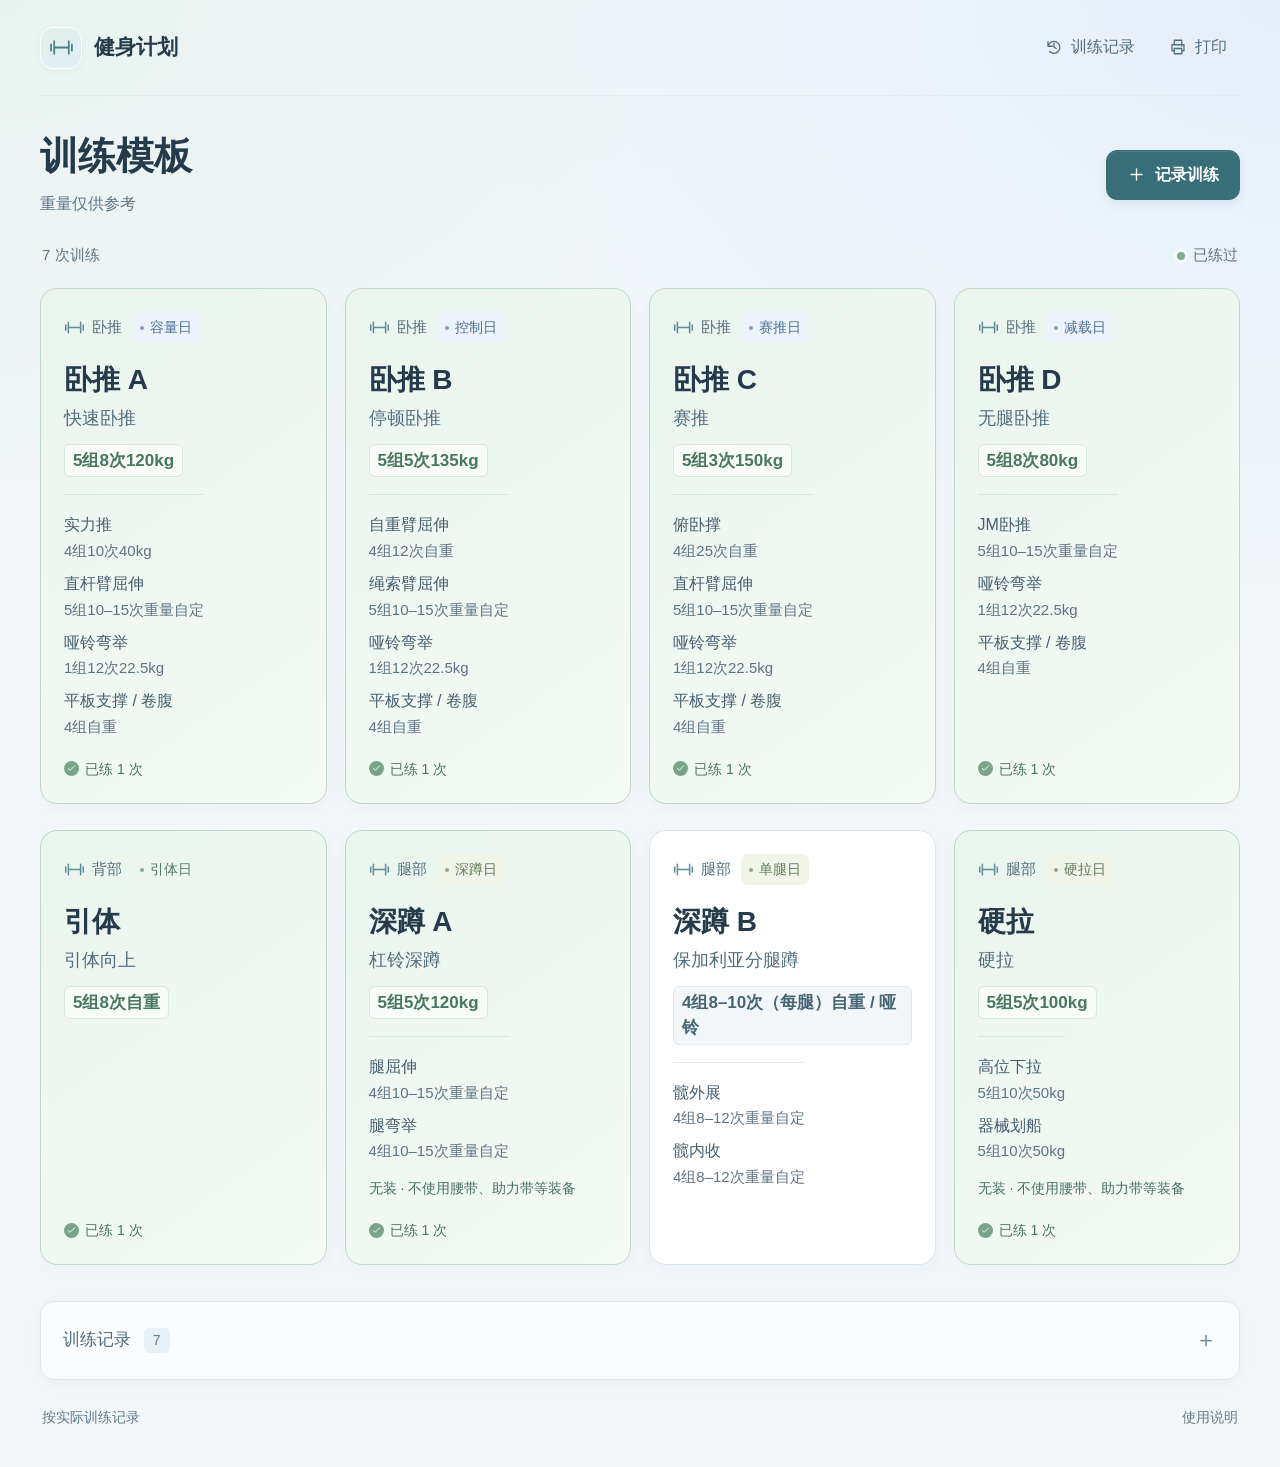
==== index.html @ 86400ef9 "调整卧推D参考重量并补记11月18日训练" ====
<!doctype html>
<html lang="zh-CN">
  <head>
  <!-- 单文件发布版；维护请阅读 项目资料/docs/维护说明.md，修改源文件后运行 项目资料/scripts/build.py。 -->
    <meta charset="utf-8" />
    <meta name="viewport" content="width=device-width, initial-scale=1, viewport-fit=cover" />
    <meta name="theme-color" content="#f3f7fa" />
    <meta name="apple-mobile-web-app-title" content="健身计划" />
    <meta name="application-name" content="健身计划" />
    <meta property="og:title" content="健身计划" />
    <meta name="description" content="可复用的训练模板，按实际日期记录每组重量。" />
    <title>健身计划</title>
    <style>
:root {
  color-scheme: light;
  --ink: #243b4b;
  --muted: #5e7585;
  --line: #dde7ee;
  --green: #437c70;
  --paper: #f3f7fa;
  --shadow: 0 4px 18px rgba(40,67,87,.035);
  --font-body: 17px;
  --font-small: 15px;
  --font-note: 14px;
  --font-title: 28px;
  --font-exercise: 18px;
  --font-dose: 17px;
  --font-aux: 16px;
}
* { box-sizing: border-box; }
html { scroll-behavior: smooth; scroll-padding-top: 24px; -webkit-text-size-adjust: 100%; }
body { margin: 0; min-height: 100vh; color: var(--ink); background: radial-gradient(ellipse 60% 500px at 0 0,#e8f3ef,transparent),radial-gradient(ellipse 65% 600px at 100% 0,#e5effa,transparent),var(--paper); font: 400 var(--font-body)/1.65 -apple-system,BlinkMacSystemFont,"PingFang SC","Hiragino Sans GB","Microsoft YaHei","Noto Sans CJK SC",sans-serif; -webkit-font-smoothing: antialiased; overflow-wrap: anywhere; }
h1,h2,h3,h4,p { margin: 0; }
button,input,select { font: inherit; }
button,a { -webkit-tap-highlight-color: transparent; touch-action: manipulation; }
button { cursor: pointer; }
button:disabled { cursor: not-allowed; opacity: .5; }
a { color: inherit; }
button:focus-visible,a:focus-visible,input:focus-visible,select:focus-visible,summary:focus-visible { outline: 3px solid #6d9fa9; outline-offset: 3px; }
[hidden] { display: none !important; }
::selection { background: #d6e8e6; }
.svg-library { position: absolute; width: 0; height: 0; overflow: hidden; }
.icon { width: 21px; height: 21px; fill: none; stroke: currentColor; stroke-width: 1.7; stroke-linecap: round; stroke-linejoin: round; flex: 0 0 auto; }
.shell { width: min(1200px,calc(100% - 64px)); margin-inline: auto; }
.site-header { display: flex; align-items: center; justify-content: space-between; gap: 16px; min-height: 96px; border-bottom: 1px solid #dbe6e780; }
.brand { display: inline-flex; align-items: center; gap: 12px; font-size: 21px; font-weight: 600; text-decoration: none; white-space: nowrap; }
.brand-mark { display: grid; place-items: center; width: 42px; height: 42px; border: 1px solid #fff; border-radius: 13px; background: linear-gradient(140deg,#e2f1e8,#e1edf8); color: #4d7e83; box-shadow: 0 2px 7px #3b65750a; }
.brand .icon { width: 25px; height: 25px; }
.site-header nav { display: flex; align-items: center; gap: 8px; color: #526f80; font-size: 16px; }
.site-header nav a,.site-header nav button { display: inline-flex; align-items: center; justify-content: center; gap: 8px; min-height: 44px; padding: 9px 12px; border: 1px solid transparent; border-radius: 10px; text-decoration: none; color: inherit; background: none; white-space: nowrap; }
.site-header nav .icon { width: 18px; height: 18px; }
.site-header nav a:hover,.site-header nav button:hover { border-color: #d9e5e9; background: #ffffff90; }
.calendar-heading { display: flex; justify-content: space-between; align-items: center; gap: 20px; padding-top: 36px; }
h1 { font-size: 38px; font-weight: 600; line-height: 1.3; }
.calendar-range { margin-top: 10px; color: var(--muted); font-size: 16px; }
.primary-button { display: inline-flex; align-items: center; justify-content: center; gap: 9px; min-height: 50px; padding: 11px 20px; border: 1px solid #386e77; border-radius: 11px; background: #386e77; color: #fff; font-size: 16px; font-weight: 600; white-space: nowrap; box-shadow: 0 4px 10px #386e7716,inset 0 1px 0 #ffffff18; transition: background .15s,box-shadow .15s; }
.primary-button:hover:not(:disabled) { background: #2c5d67; box-shadow: 0 5px 14px #386e7725; }
.primary-button .icon { width: 19px; height: 19px; }
.calendar-meta { display: flex; justify-content: space-between; align-items: center; gap: 16px; padding: 25px 2px 20px; color: var(--muted); font-size: 15px; }
.calendar-legend > span { display: inline-flex; align-items: center; gap: 8px; }
.legend-dot { width: 8px; height: 8px; border-radius: 50%; background: #82ad91; box-shadow: 0 0 0 3px #ffffff80; }
.calendar-board { min-width: 0; }
.calendar-grid { display: grid; grid-template-columns: minmax(0,1fr); gap: 18px; }
.bench-templates,.other-templates { display: grid; grid-template-columns: repeat(4,minmax(240px,1fr)); gap: 18px; min-width: 0; overflow-x: auto; padding-bottom: 8px; scroll-snap-type: x proximity; }
.calendar-cell { scroll-snap-align: start; }
.equipment-note { display: block; margin-top: 14px; color: #456f65; font-size: 14px; line-height: 1.6; }
.calendar-cell { display: flex; flex-direction: column; min-width: 0; padding: 23px; border: 1px solid #dce6ed; border-radius: 17px; background: #fff; color: var(--ink); text-align: left; box-shadow: var(--shadow); transition: border-color .18s,box-shadow .18s,transform .18s; }
.calendar-cell > * { flex-shrink: 0; }
.calendar-cell.completed { border-color: #bdd8c6; background: linear-gradient(145deg,#eaf5ee,#f4faf5); }
.cell-top { display: flex; justify-content: space-between; align-items: center; gap: 10px; margin-bottom: 18px; }
.cell-category { display: inline-flex; align-items: center; gap: 7px; color: #536f7d; font-size: 15px; font-weight: 500; }
.cell-category .icon { width: 21px; height: 21px; color: #5e8d98; }
.cell-kind { display: inline-flex; align-items: center; gap: 6px; padding: 4px 8px; border-radius: 7px; background: #edf3fb; color: #4b7198; font-size: 14px; font-weight: 500; white-space: nowrap; }
.cell-kind::before { content: ""; width: 4px; height: 4px; border-radius: 50%; background: currentColor; opacity: .65; }
.back .cell-kind { color: #527c6b; background: #ecf5ef; }
.legs .cell-kind { color: #637c56; background: #f0f4e9; }
.cell-main { display: block; font-size: var(--font-title); font-weight: 600; line-height: 1.35; }
.cell-primary { display: contents; }
.cell-exercise { margin-top: 5px; color: #506e7e; font-size: var(--font-exercise); line-height: 1.6; }
.cell-dose { display: flex; flex-wrap: wrap; align-items: center; gap: 8px 12px; margin-top: 11px; font-size: var(--font-dose); font-variant-numeric: tabular-nums; line-height: 1.5; }
.cell-dose > span { display: inline-block; max-width: 100%; padding: 3px 8px; border: 1px solid #e0e9ee; border-radius: 6px; background: #f4f7f9; color: #456575; font-weight: 600; }
.cell-dose em { font-style: normal; font-size: 16px; color: #4d707b; }
.completed .cell-dose > span { border-color: #d6e8dc; background: #ffffffa0; color: #48785d; }
.cell-aux { display: grid; gap: 8px; padding-top: 17px; margin-top: 17px; border-top: 1px solid #e2ebf0; }
.cell-aux-row { display: grid; grid-template-columns: minmax(0,1fr) auto; align-items: baseline; gap: 12px; color: #465f6f; font-size: var(--font-aux); line-height: 1.6; }
.cell-aux-row > span:last-child { color: #5e7483; white-space: normal; text-align: right; font-size: var(--font-small); font-variant-numeric: tabular-nums; }
.cell-aux-row small { display: block; margin-top: 3px; color: #607b88; font-size: var(--font-note); line-height: 1.5; }
.completed .cell-aux { border-color: #d5e7dc; }
.cell-foot { display: flex; align-items: center; margin-top: auto; padding-top: 19px; color: #49775b; font-size: var(--font-note); line-height: 1.6; }
.cell-status { display: inline-flex; align-items: center; gap: 6px; font-weight: 500; }
.cell-status .icon { width: 15px; height: 15px; padding: 2px; border-radius: 50%; color: #fff; background: #78a587; stroke-width: 2; }
.history-panel { margin-top: 28px; border: 1px solid #dce6ed; border-radius: 14px; background: #ffffffb0; box-shadow: var(--shadow); }
.history-panel > summary { display: flex; justify-content: space-between; align-items: center; gap: 14px; padding: 20px 22px; cursor: pointer; list-style: none; color: #4f6d7e; font-size: 17px; }
.history-panel > summary::-webkit-details-marker { display: none; }
.history-panel > summary > span:last-child { color: #6a8696; font-size: 22px; }
.history-panel[open] > summary > span:last-child { transform: rotate(45deg); }
#historyCount { display: inline-block; min-width: 26px; margin-left: 8px; padding: 1px 6px; border-radius: 5px; color: #5e7d8f; background: #eaf1f6; text-align: center; font-size: 14px; font-weight: 500; }
.history-content { padding: 0 22px 22px; }
.history-actions { display: flex; flex-wrap: wrap; gap: 10px; margin: 4px 0 20px; }
.outline-button,.edit-record { min-height: 44px; padding: 9px 13px; border: 1px solid #d6e2ea; border-radius: 9px; background: #fff; color: #4c6f82; font-size: 15px; }
.outline-button:hover,.edit-record:hover { background: #eef5fa; }
.history-calendar { padding: 18px; border: 1px solid var(--line); border-radius: 13px; background: #fff; }
.month-toolbar { display: flex; justify-content: space-between; align-items: center; gap: 14px; margin-bottom: 16px; }
.month-toolbar strong { font-size: 22px; font-weight: 600; }
.calendar-weight-unit { display: none; }
.next-month .icon { transform: rotate(180deg); }
.record-weekdays { display: grid; grid-template-columns: repeat(7,minmax(0,1fr)); gap: 6px; margin-bottom: 8px; color: #607b8d; text-align: center; font-size: 15px; }
.record-calendar-grid { display: grid; grid-template-columns: repeat(7,minmax(0,1fr)); gap: 6px; }
.record-day,.calendar-blank { min-width: 0; min-height: 94px; padding: 10px; border: 1px solid #e5edf2; border-radius: 9px; background: #fafcfd; }
.calendar-blank { border-color: transparent; background: transparent; }
.record-day { display: flex; flex-direction: column; align-items: flex-start; gap: 5px; color: #536d7d; text-align: left; }
.record-day-number { font-size: 18px; line-height: 1.35; font-variant-numeric: tabular-nums; }
.record-day.has-records { background: #eef7f1; border-color: #c7dece; color: #3f6c50; }
.record-day.selected { border-color: #477d89; box-shadow: inset 0 0 0 1px #477d89; background: #edf5fa; }
.month-scroll { overflow-x: auto; max-width: 100%; min-width: 0; overscroll-behavior-x: contain; scrollbar-width: thin; scrollbar-color: #aac3cf #f1f6f8; }
.month-content { min-width: 560px; }
.day-records { display: grid; gap: 9px; width: 100%; }
.day-record { display: grid; gap: 4px; color: #456b55; font-size: 14px; line-height: 1.5; }
.day-record-load { display: none; }
.day-record + .day-record { border-top: 1px solid #d3e3d9; padding-top: 8px; }
.day-record strong { font-size: 15px; font-weight: 600; }
.day-record-weights { color: #42685b; font-size: 14px; line-height: 1.6; font-variant-numeric: tabular-nums; }
.calendar-scroll-hint { display: none; margin-top: 10px; color: var(--muted); font-size: 14px; }
.history-main-lift { color: #496a7b; }
.history-day-heading { display: flex; justify-content: space-between; align-items: center; gap: 16px; margin-top: 24px; }
.history-day-heading h3 { font-size: 20px; font-weight: 500; font-variant-numeric: tabular-nums; }
.history-row { display: grid; grid-template-columns: minmax(0,1fr) auto; align-items: center; gap: 16px; padding: 18px 0; border-bottom: 1px solid var(--line); }
.history-row strong { font-size: 20px; font-weight: 600; }
.history-dose { display: inline-block; margin-left: 10px; font-size: 15px; color: #607d8e; font-weight: 400; }
.history-row p { color: #526e7d; font-size: 16px; line-height: 1.7; margin-top: 6px; }
.history-weights { font-variant-numeric: tabular-nums; }
.legacy-note,.data-note { color: var(--muted); margin-top: 18px; font-size: 14px; line-height: 1.65; }
.legacy-note:empty { display: none; }
.archive-item,.legacy-group,.legacy-record { margin-top: 14px; }
.archive-item summary,.legacy-note summary { cursor: pointer; }
.legacy-record { display: grid; gap: 5px; }
.site-footer { display: flex; align-items: center; justify-content: space-between; gap: 16px; padding: 26px 2px 38px; color: #5f7b8a; font-size: 14px; }
.site-footer a { text-decoration: none; }
.save-status { position: fixed; bottom: 24px; left: 50%; transform: translateX(-50%); z-index: 5; max-width: calc(100% - 32px); background: #386e77; color: #fff; padding: 12px 20px; border-radius: 10px; box-shadow: 0 5px 20px #283e4225; font-size: 16px; }
.save-status:empty { display: none; }
.workout-dialog { width: min(640px,calc(100% - 32px)); max-height: calc(100dvh - 40px); padding: 28px; border: 1px solid #dce7ef; border-radius: 20px; background: #fff; color: var(--ink); box-shadow: 0 24px 100px #213c3330; overscroll-behavior: contain; }
.workout-dialog::backdrop { background: #203b4c45; backdrop-filter: blur(6px); }
body:has(.workout-dialog[open]) { overflow: hidden; }
.dialog-heading { display: flex; justify-content: space-between; align-items: center; gap: 16px; padding-bottom: 24px; }
.dialog-heading h2 { font-size: 22px; font-weight: 600; }
.icon-button { display: grid; place-items: center; width: 44px; height: 44px; padding: 0; border: 1px solid #dce7ee; border-radius: 10px; color: #537587; background: #f5f9fc; }
.icon-button .icon { width: 21px; height: 21px; }
.record-fields { display: grid; grid-template-columns: repeat(2,minmax(0,1fr)); gap: 16px; }
label { display: block; min-width: 0; color: #4c6c7e; font-size: 16px; line-height: 1.6; }
input,select { display: block; width: 100%; min-width: 0; min-height: 52px; margin-top: 8px; padding: 10px 12px; border: 1px solid #d4e1eb; border-radius: 10px; color: var(--ink); background: #f7fafc; font-size: 18px; line-height: 1.5; }
input::placeholder { color: #718b9b; }
input:disabled,select:disabled { background: #eef4f8; color: #718b9b; }
.full-field { grid-column: 1/-1; }
.record-main { display: flex; flex-wrap: wrap; align-items: center; justify-content: space-between; gap: 10px 16px; padding: 16px; margin-top: 24px; border: 1px solid #dce7ef; border-radius: 11px; background: #f2f7fb; }
.record-main strong { font-size: 18px; font-weight: 600; }
.record-main > div > span { display: inline-block; margin-left: 10px; color: #55778b; font-size: 16px; }
.record-main > small { color: #527280; font-size: 16px; }
.set-log { position: relative; padding: 13px 0 0; margin: 26px 0 0; border: 0; min-width: 0; }
.set-log legend { color: #40667a; padding: 0; font-size: 16px; font-weight: 500; }
.set-log legend > span { color: #617f91; font-size: 14px; font-weight: 400; }
.copy-weight { position: absolute; right: 0; top: -23px; border: 0; padding: 0; color: #4e778e; background: none; font-size: 14px; }
.weight-grid { display: grid; grid-template-columns: repeat(var(--set-count,5),minmax(0,1fr)); gap: 10px; }
.weight-grid label { color: #5f7e90; text-align: center; font-size: 14px; }
.weight-grid input { padding: 9px 6px; text-align: center; font-size: 18px; font-variant-numeric: tabular-nums; appearance: textfield; -moz-appearance: textfield; }
.weight-grid input::-webkit-inner-spin-button,.weight-grid input::-webkit-outer-spin-button { appearance: none; margin: 0; }
.record-extra { margin-top: 24px; padding-top: 18px; border-top: 1px solid var(--line); }
.record-extra summary { cursor: pointer; color: #4f7387; font-size: 15px; }
.record-extra .record-fields { margin-top: 17px; }
.record-actions { margin-top: 24px; }
.record-actions .primary-button { width: 100%; }
.form-message { color: #487959; font-size: 15px; line-height: 1.65; }
.form-message:not(:empty) { margin-top: 14px; }
@media(hover:hover) { .calendar-cell:hover { border-color: #9cbcca; box-shadow: 0 9px 25px #2f536412; transform: translateY(-2px); } }
@media(max-width:960px) {
  .shell { width: calc(100% - 44px); }
  .calendar-grid { grid-template-columns: minmax(0,1fr); gap: 16px; }
  .bench-templates,.other-templates { grid-template-columns: repeat(2,minmax(0,1fr)); gap: 16px; overflow: visible; padding-bottom: 0; }
  .calendar-cell { padding: 20px; }
  .cell-aux-row { grid-template-columns: minmax(0,1fr); gap: 2px; }
  .cell-aux-row > span:last-child { text-align: left; }
}
@media screen and (max-width:600px) {
  :root { --font-body: 16px; --font-title: 24px; --font-exercise: 17px; --font-dose: 16px; --font-aux: 16px; --font-small: 15px; --font-note: 14px; }
  html { scroll-padding-top: 84px; }
  .shell { width: calc(100% - 28px); }
  .site-header { position: sticky; top: 0; z-index: 4; width: 100%; min-height: 70px; padding: max(12px,env(safe-area-inset-top)) 14px 12px; background: #f3f8f9ed; backdrop-filter: blur(16px); border-bottom-color: #dce8e8; }
  .brand { gap: 8px; font-size: 19px; }
  .brand-mark { width: 34px; height: 34px; border-radius: 11px; }
  .brand .icon { width: 21px; height: 21px; }
  .site-header nav { font-size: 15px; }
  .site-header nav a { min-height: 44px; padding: 8px 10px; background: #fff9; border-color: #dce7ea; }
  #printButton { display: none; }
  .calendar-heading { padding-top: 25px; gap: 12px; }
  h1 { font-size: 30px; }
  .calendar-range { font-size: 14px; margin-top: 5px; }
  #openWorkout { min-height: 46px; padding: 10px 13px; font-size: 15px; gap: 5px; }
  #openWorkout .icon { width: 17px; height: 17px; }
  .calendar-meta { padding: 19px 2px 14px; font-size: 14px; }
  .calendar-grid { gap: 12px; }
  .bench-templates,.other-templates { grid-template-columns: minmax(0,1fr); gap: 12px; }
  .calendar-cell { display: grid; grid-template-columns: minmax(0,1fr) auto; align-content: start; gap: 12px; padding: 18px; border-radius: 17px; }
  .cell-main { grid-column: 1; grid-row: 1; align-self: center; font-size: 24px; }
  .cell-top { grid-column: 2; grid-row: 1; margin: 0; }
  .cell-category { display: none; }
  .cell-kind { font-size: 14px; padding: 4px 8px; }
  .cell-primary { grid-column: 1/-1; display: flex; flex-wrap: wrap; align-items: center; justify-content: space-between; gap: 7px 10px; }
  .cell-exercise { margin: 0; }
  .cell-dose { margin: 0; line-height: 1.5; }
  .cell-dose > span { padding: 3px 7px; }
  .cell-aux,.equal-exercises { grid-column: 1/-1; margin: 0; padding-top: 12px; gap: 8px; }
  .cell-aux-row { grid-template-columns: minmax(0,1fr) auto; align-items: start; gap: 10px; }
  .cell-aux-row > span:last-child { max-width: 185px; text-align: right; }
  .equipment-note { grid-column: 1/-1; margin: 0; font-size: 14px; }
  .cell-foot { grid-column: 1/-1; padding: 0; margin: 0; font-size: 14px; }
  .history-panel { margin-top: 20px; border-radius: 17px; }
  .history-panel > summary { padding: 16px 14px; font-size: 17px; }
  .history-content { padding: 0 12px 16px; }
  .history-actions { gap: 8px; margin: 0 0 14px; }
  .history-actions .outline-button { flex: 1; }
  .history-calendar { padding: 10px 7px; border-radius: 12px; }
  .month-toolbar { margin-bottom: 15px; gap: 8px; }
  .month-toolbar strong { font-size: 20px; text-align: center; }
  .calendar-weight-unit { display: block; margin-top: 3px; color: var(--muted); font-size: 14px; font-weight: 400; }
  .month-content { min-width: 0; }
  .month-scroll { overflow: visible; }
  .record-weekdays { gap: 3px; font-size: 14px; }
  .record-calendar-grid { gap: 3px; }
  .record-day,.calendar-blank { min-height: 86px; padding: 7px 2px; border-radius: 7px; }
  .record-day { align-items: center; gap: 5px; text-align: center; }
  .record-day-number { font-size: 16px; }
  .day-records { gap: 5px; }
  .day-record { gap: 3px; line-height: 1.35; }
  .day-record strong { font-size: 14px; font-weight: 500; letter-spacing: -.3px; }
  .day-record-weights { display: none; }
  .day-record-load { display: block; color: #42685b; font-size: 14px; line-height: 1.3; font-variant-numeric: tabular-nums; }
  .calendar-scroll-hint { display: block; margin-top: 10px; font-size: 14px; text-align: center; }
  .history-day-heading { margin-top: 20px; gap: 10px; }
  .history-day-heading h3 { font-size: 19px; }
  .history-day-heading .outline-button { font-size: 14px; padding-inline: 10px; }
  .history-row { gap: 10px; padding-block: 15px; align-items: start; }
  .history-row strong { font-size: 20px; }
  .history-dose { margin: 4px 0 0; display: block; font-size: 15px; }
  .history-row p { font-size: 16px; }
  .site-footer { font-size: 14px; padding-bottom: max(24px,env(safe-area-inset-bottom)); }
  .save-status { bottom: max(20px,env(safe-area-inset-bottom)); font-size: 15px; }
  .workout-dialog { position: fixed; inset: auto 0 0; width: 100%; max-width: 100%; max-height: calc(100dvh - 12px); margin: 0; padding: 0 18px max(6px,env(safe-area-inset-bottom)); border: 0; border-radius: 23px 23px 0 0; scroll-padding-block: 80px; }
  .dialog-heading { position: sticky; top: 0; z-index: 2; margin-inline: -18px; padding: 16px 18px; background: #fffffff5; border-bottom: 1px solid #e5edf1; backdrop-filter: blur(12px); }
  .dialog-heading h2 { font-size: 21px; }
  #sessionCard { padding-top: 18px; }
  .record-fields { gap: 12px; }
  input,select { font-size: 17px; padding-inline: 10px; }
  .record-main { padding: 12px; margin-top: 20px; }
  .record-main strong { font-size: 17px; }
  .record-main > small { font-size: 15px; }
  .set-log { margin-top: 25px; padding-top: 12px; }
  .set-log legend { font-size: 16px; }
  .copy-weight { min-height: 40px; top: -33px; padding: 7px 0 7px 8px; }
  .weight-grid { gap: 7px; }
  .weight-grid input { min-height: 54px; font-size: 17px; padding-inline: 2px; }
  .record-actions { position: sticky; bottom: 0; z-index: 1; margin-top: 16px; padding: 12px 0; background: #fff; }
  .record-actions .primary-button { min-height: 50px; }
}
@media screen and (max-width:360px) {
  .brand { font-size: 18px; }
  .site-header nav a { padding-inline: 8px; }
  .site-header nav .icon { display: none; }
  h1 { font-size: 27px; }
  #openWorkout { padding-inline: 10px; }
  #openWorkout .icon { display: none; }
  .calendar-cell { padding: 15px; }
  .cell-aux-row { gap: 7px; font-size: 15px; }
  .cell-aux-row > span:last-child { max-width: 170px; }
  .record-fields { grid-template-columns: minmax(0,1fr); }
  .history-content { padding-inline: 9px; }
  .history-calendar { padding-inline: 5px; }
  .record-weekdays,.record-calendar-grid { gap: 2px; }
  .workout-dialog { padding-inline: 14px; }
  .dialog-heading { margin-inline: -14px; padding-inline: 14px; }
  .weight-grid { gap: 5px; }
}
@media(prefers-reduced-motion:reduce) { html { scroll-behavior: auto; } .calendar-cell,.primary-button { transition: none; } .calendar-cell:hover { transform: none; } }
@media print {
  @page { size: A4 landscape; margin: 8mm; }
  body { background: #fff; print-color-adjust: exact; -webkit-print-color-adjust: exact; font-size: 12px; }
  .shell { width: 100%; }
  .site-header,.history-panel,.site-footer,.workout-dialog,.save-status,#openWorkout { display: none !important; }
  .calendar-heading { padding-top: 0; }
  h1 { font-size: 25px; }
  .calendar-range { font-size: 12px; margin-top: 4px; }
  .calendar-meta { padding: 8px 0 10px; font-size: 12px; }
  .calendar-grid { grid-template-columns: repeat(2,minmax(0,1fr)); gap: 8px; }
  .bench-templates { grid-template-columns: repeat(2,minmax(0,1fr)); gap: 8px; }
  .other-templates { grid-template-columns: repeat(2,minmax(0,1fr)); gap: 8px; }
  .calendar-cell { padding: 10px; border-radius: 9px; box-shadow: none; break-inside: avoid; }
  .cell-top { margin-bottom: 6px; }
  .cell-category,.cell-kind { font-size: 11px; line-height: 1.3; }
  .cell-category .icon { width: 14px; height: 14px; }
  .cell-kind { padding: 2px 5px; }
  .cell-main { font-size: 18px; line-height: 1.2; }
  .cell-exercise { margin-top: 2px; font-size: 12px; line-height: 1.25; }
  .cell-dose { margin-top: 4px; font-size: 12px; line-height: 1.25; gap: 7px; }
  .cell-dose > span { padding: 1px 4px; }
  .cell-dose em { font-size: 12px; }
  .cell-aux { margin-top: 8px; padding-top: 8px; gap: 2px; }
  .cell-aux-row { grid-template-columns: minmax(0,1fr) auto; gap: 8px; }
  .cell-aux-row,.cell-aux-row > span:last-child { font-size: 12px; line-height: 1.25; }
  .cell-aux-row > span:last-child { text-align: right; }
  .cell-aux-row small { margin-top: 1px; font-size: 11px; line-height: 1.3; }
  .cell-foot { font-size: 10px; padding-top: 6px; line-height: 1.25; }
  .cell-status .icon { width: 11px; height: 11px; }
}

.equal-exercises { display: grid; gap: 12px; margin-top: 12px; font-size: var(--font-body, 17px); }

@media screen and (min-width:961px) {
  .cell-aux-row { grid-template-columns: minmax(0,1fr); gap: 1px; }
  .cell-aux-row > span:last-child { text-align: left; }
}

</style>
  </head>
  <body>
    <svg class="svg-library" xmlns="http://www.w3.org/2000/svg" aria-hidden="true">
      <symbol id="i-barbell" viewBox="0 0 24 24"><path d="M2 9v6M5 6v12M19 6v12M22 9v6M5 12h14" /></symbol>
      <symbol id="i-check" viewBox="0 0 24 24"><path d="m5 12 4 4L19 6" /></symbol>
      <symbol id="i-close" viewBox="0 0 24 24"><path d="m6 6 12 12M6 18 18 6" /></symbol>
      <symbol id="i-plus" viewBox="0 0 24 24"><path d="M12 5v14M5 12h14" /></symbol>
      <symbol id="i-calendar" viewBox="0 0 24 24"><rect x="4" y="5" width="16" height="16" rx="3" /><path d="M8 3v4m8-4v4M4 11h16m-11 4h2m4 0h2m-8 3h2" /></symbol>
      <symbol id="i-history" viewBox="0 0 24 24"><path d="M4 11a8 8 0 1 1 2 7M4 5v6h6m2-4v5l3 2" /></symbol>
      <symbol id="i-chevron" viewBox="0 0 24 24"><path d="m14 6-6 6 6 6" /></symbol>
      <symbol id="i-print" viewBox="0 0 24 24"><path d="M7 8V3h10v5M7 17H4V9h16v8h-3M7 14h10v7H7zm10-3h.01" /></symbol>
    </svg>
    <header class="site-header shell">
      <a class="brand" href="#top"><span class="brand-mark"><svg class="icon"><use href="#i-barbell" /></svg></span><span>健身计划</span></a>
      <nav aria-label="工具"><a href="#history" id="historyLink"><svg class="icon"><use href="#i-history" /></svg>训练记录</a><button type="button" id="printButton"><svg class="icon"><use href="#i-print" /></svg>打印</button></nav>
    </header>
    <main class="shell" id="top">
      <section id="schedule" aria-labelledby="schedule-title">
        <div class="calendar-heading">
          <div><h1 id="schedule-title">训练模板</h1><p class="calendar-range">重量仅供参考</p></div>
          <button type="button" class="primary-button" id="openWorkout"><svg class="icon"><use href="#i-plus" /></svg>记录训练</button>
        </div>
        <div class="calendar-meta"><span id="progressText"></span><div class="calendar-legend"><span><i class="legend-dot completed"></i>已练过</span></div></div>
        <div class="calendar-board">
          <div class="calendar-grid" id="planCalendar" aria-label="训练模板"></div>
        </div>
      </section>
      <details class="history-panel" id="history">
        <summary><span>训练记录 <b id="historyCount"></b></span><span aria-hidden="true">＋</span></summary>
        <div class="history-content">
          <div class="history-actions"><button type="button" class="outline-button" id="exportCsv">导出 CSV</button><button type="button" class="outline-button" id="exportJson">备份记录</button></div>
          <div id="historyCalendar" class="history-calendar"></div><div class="history-day-heading"><h3 id="historyDate"></h3><button type="button" class="outline-button" id="recordSelectedDay">记录训练</button></div><div id="historyList"></div><div class="legacy-note" id="legacyNote"></div>
          <p class="data-note">记录保存在当前浏览器，换设备前请备份。</p>
        </div>
      </details>
      <p class="save-status" id="saveStatus" role="status"></p>
    </main>
    <dialog class="workout-dialog" id="workout" aria-labelledby="workout-title">
      <div class="dialog-heading"><h2 id="workout-title">训练记录</h2><button type="button" class="icon-button" id="closeWorkout" aria-label="关闭"><svg class="icon"><use href="#i-close" /></svg></button></div>
      <article id="sessionCard"></article>
    </dialog>
    <footer class="site-footer shell"><span>按实际训练记录</span><a href="[data-uri]" download="使用说明.md">使用说明</a></footer>
    <script>
/* 固定训练模板。参考重量不参与实际训练记录的计算。 */
(function (root) {
  "use strict";
  const clone = value => JSON.parse(JSON.stringify(value));
  function freeze(value) { Object.values(value).forEach(x => { if (x && typeof x === "object") freeze(x); }); return Object.freeze(value); }
  const arms = name => [
    { id: "triceps", name, sets: 5, reps: "10–15" },
    { id: "curl", name: "哑铃弯举", sets: 1, reps: "12", referenceWeight: 22.5 },
    { id: "core", name: "平板支撑 / 卷腹", sets: 4, reps: "", note: "自重" },
  ];
  const backExercises = () => [{ id: "pulldown", name: "高位下拉", sets: 5, reps: "10", referenceWeight: 50 }, { id: "row", name: "器械划船", sets: 5, reps: "10", referenceWeight: 50 }];
  const oldBack = { id: "back", title: "背部", kind: "背部日", type: "back", equalExercises: true, main: backExercises()[0], accessories: backExercises().slice(1) };
  const TEMPLATES = freeze([
    { id: "bench-a", title: "卧推 A", kind: "容量日", type: "chest", main: { name: "快速卧推", sets: 5, reps: "8", referenceWeight: 120 }, accessories: [{ id: "press", name: "实力推", sets: 4, reps: "10", referenceWeight: 40 }, ...arms("直杆臂屈伸")] },
    { id: "bench-b", title: "卧推 B", kind: "控制日", type: "chest", main: { name: "停顿卧推", sets: 5, reps: "5", referenceWeight: 135 }, accessories: [{ id: "dips", name: "自重臂屈伸", sets: 4, reps: "12", note: "自重" }, ...arms("绳索臂屈伸")] },
    { id: "bench-c", title: "卧推 C", kind: "赛推日", type: "chest", main: { name: "赛推", sets: 5, reps: "3", referenceWeight: 150 }, accessories: [{ id: "pushups", name: "俯卧撑", sets: 4, reps: "25", note: "自重" }, ...arms("直杆臂屈伸")] },
    { id: "bench-d", title: "卧推 D", kind: "减载日", type: "chest", main: { name: "无腿卧推", sets: 5, reps: "8", referenceWeight: 80 }, accessories: arms("JM卧推") },
    { id: "back", title: "引体", kind: "引体日", type: "back", main: { name: "引体向上", sets: 5, reps: "8", note: "自重" }, accessories: [] },
    { id: "squat-a", title: "深蹲 A", kind: "深蹲日", type: "legs", equipmentNote: "无装 · 不使用腰带、助力带等装备", main: { name: "杠铃深蹲", sets: 5, reps: "5", referenceWeight: 120 }, accessories: [{ id: "extension", name: "腿屈伸", sets: 4, reps: "10–15" }, { id: "leg-curl", name: "腿弯举", sets: 4, reps: "10–15" }] },
    { id: "squat-b", title: "深蹲 B", kind: "单腿日", type: "legs", main: { name: "保加利亚分腿蹲", sets: 4, reps: "8–10", perLeg: true, note: "自重 / 哑铃" }, accessories: [{ id: "hip-abduction", name: "髋外展", sets: 4, reps: "8–12" }, { id: "hip-adduction", name: "髋内收", sets: 4, reps: "8–12" }] },
    { id: "deadlift", title: "硬拉", kind: "硬拉日", type: "legs", equipmentNote: "无装 · 不使用腰带、助力带等装备", main: { name: "硬拉", sets: 5, reps: "5", referenceWeight: 100 }, accessories: backExercises() },
  ]);
  function templates() { return [...TEMPLATES]; }
  function template(id) { return TEMPLATES.find(x => x.id === id) || null; }
  function today() { const d = new Date(); return `${d.getFullYear()}-${String(d.getMonth() + 1).padStart(2, "0")}-${String(d.getDate()).padStart(2, "0")}`; }
  function validDate(value) {
    if (!/^\d{4}-\d{2}-\d{2}$/.test(value || "")) return false;
    const d = new Date(`${value}T12:00:00`);
    return !Number.isNaN(d.getTime()) && `${d.getFullYear()}-${String(d.getMonth() + 1).padStart(2, "0")}-${String(d.getDate()).padStart(2, "0")}` === value;
  }
  function dose(exercise) {
    if (!exercise?.sets) return "";
    const reps = String(exercise.reps || "").replace(/\s*\/\s*腿/g, "");
    return `${exercise.sets}组${reps ? `${reps}次` : ""}${exercise.perLeg || /\/\s*腿/.test(exercise.reps || "") ? "（每腿）" : ""}`;
  }
  function prescription(exercise) {
    if (exercise?.showWeight === false) return dose(exercise);
    return `${dose(exercise)}${Number.isFinite(exercise?.referenceWeight) ? `${exercise.referenceWeight}kg` : exercise?.note || "重量自定"}`;
  }
  function recordedExercises(t) { return t ? [t.main, ...(t.equalExercises ? t.accessories : [])] : []; }
  function actualWeightSummary(record) {
    if (record.snapshot?.equalExercises) return recordedExercises(record.snapshot).map((exercise, i) => `${exercise.name} ${actualWeightSummary({ setWeights: i ? record.additionalWeights?.[exercise.id] : record.setWeights, snapshot: { main: exercise } })}`).join("；");
    const weights = record.setWeights || [], main = record.snapshot?.main || template(record.templateId)?.main;
    if (weights.some(x => Number.isFinite(x))) {
      const complete = weights.every(x => Number.isFinite(x));
      const load = complete && new Set(weights).size === 1 ? weights[0] : weights.map(x => Number.isFinite(x) ? x : "—").join(" / ");
      return `${dose({ ...main, sets: weights.length })}${load}kg`;
    }
    return Number.isFinite(record.legacyWeight) ? `${record.legacyWeight}kg` : "重量未填";
  }
  function seedRecords() {
    return [["2026-11-09", "bench-a", [120, 120, 120, 120, 120]], ["2026-11-11", "squat-a", [120, 120, 120, 120, 120]], ["2026-11-12", "bench-b", [120, 125, 125, 130, 130]], ["2026-11-13", "back", [50, 50, 50, 50, 50]]].map(([date, templateId, weights]) => ({
      id: `confirmed-${date}-${templateId}`, date, templateId, result: "done", setWeights: weights || Array(template(templateId).main?.sets || 0).fill(null), notes: "", triceps: "", ...(templateId === "back" ? { additionalWeights: { row: [50, 50, 50, 50, 50] } } : {}), snapshot: clone(templateId === "back" ? oldBack : template(templateId)),
    }));
  }
  function recentRecords() {
    return [["2026-11-15", "bench-c", Array(5).fill(150)], ["2026-11-16", "deadlift", Array(5).fill(100)]].map(([date, templateId, setWeights]) => ({
      id: `confirmed-${date}-${templateId}`, date, templateId, result: "done", setWeights, notes: "", triceps: "", snapshot: clone(template(templateId)),
    }));
  }
  function validateRecord(record, latestDate = today()) {
    const current = template(record?.templateId), t = record?.snapshot || current;
    if (!current) return "请选择训练模板。";
    if (!validDate(record.date) || record.date > latestDate) return "请选择今天或之前的有效日期。";
    if (!Array.isArray(record.setWeights) || record.setWeights.length !== (t.main?.sets || 0)) return "请检查各组重量。";
    if (record.setWeights.some(x => x !== null && (typeof x !== "number" || !Number.isFinite(x) || x < 0 || x > 500))) return "每组重量需在0–500 kg之间。";
    for (const exercise of t.equalExercises ? t.accessories : []) {
      const weights = record.additionalWeights?.[exercise.id];
      if (!Array.isArray(weights) || weights.length !== exercise.sets || weights.some(x => x !== null && (typeof x !== "number" || !Number.isFinite(x) || x < 0 || x > 500))) return "请检查各动作的逐组重量。";
    }
    if (!["done", "incomplete", "paused"].includes(record.result)) return "请选择完成情况。";
    return "";
  }
  function upsertRecord(records, record) {
    const existing = records.find(x => x.id === record.id) || records.find(x => x.date === record.date && x.templateId === record.templateId);
    const id = existing?.id || record.id;
    return [...records.filter(x => x.id !== id && !(x.date === record.date && x.templateId === record.templateId)), { ...clone(record), id }];
  }
  function fromLegacy(record) {
    const p = record?.plan;
    if (!validDate(record?.date) || !p?.type) return null;
    const templateId = p.type === "chest" ? ["bench-a", "bench-b", "bench-c", "bench-d"][Number(p.micro) - 1] : p.type === "back" ? "back" : p.type === "legs" ? p.legVariant === "B" ? "squat-b" : "squat-a" : "rest";
    const t = template(templateId); if (!t) return null;
    const snapshot = clone(t);
    if (templateId === "back") { delete snapshot.equalExercises; snapshot.main = { name: "引体向上", sets: 4, reps: "8–12" }; snapshot.accessories = []; }
    if (snapshot.main && Number.isInteger(p.sets) && p.sets > 0) snapshot.main.sets = p.sets;
    if (snapshot.main && p.reps) snapshot.main.reps = String(p.reps);
    if (snapshot.main && p.style) snapshot.main.name = p.style;
    return { id: `legacy-v15-${record.date}-${record.day}`, date: record.date, templateId, result: ["done", "incomplete", "paused"].includes(record.result) ? record.result : "done", setWeights: Array(snapshot.main?.sets || 0).fill(null), legacyWeight: Number.isFinite(record.actualWeight) ? record.actualWeight : null, notes: [record.actual, record.notes].filter(Boolean).join(" · "), triceps: record.triceps || "", snapshot };
  }
  function initialRecords(previous) {
    if (previous?.version === 16 && Array.isArray(previous.records)) return clone(previous.records).filter(r => template(r.templateId) && validDate(r.date)).map(r => r.date === "2026-11-11" && r.templateId === "squat-a" ? { ...r, setWeights: [120, 120, 120, 120, 120] } : r);
    const rows = previous?.version === 15 ? [...Object.values(previous.records || {}), ...(previous.attempts || [])].map(fromLegacy).filter(Boolean).filter(x => x.date < "2026-11-09" || x.date > "2026-11-12") : [];
    return [...rows, ...seedRecords()];
  }
  function monthSlots(month) {
    if (!/^\d{4}-\d{2}$/.test(month) || !validDate(`${month}-01`)) return [];
    const first = new Date(`${month}-01T12:00:00`), offset = (first.getDay() + 6) % 7;
    const end = new Date(first); end.setMonth(end.getMonth() + 1, 0);
    const length = Math.ceil((offset + end.getDate()) / 7) * 7;
    return Array.from({ length }, (_, i) => { const day = i - offset + 1; return day > 0 && day <= end.getDate() ? `${month}-${String(day).padStart(2, "0")}` : null; });
  }
  function shiftMonth(month, delta) {
    const d = new Date(`${month}-01T12:00:00`); d.setMonth(d.getMonth() + delta);
    return `${d.getFullYear()}-${String(d.getMonth() + 1).padStart(2, "0")}`;
  }
  const api = { templates, template, dose, prescription, recordedExercises, actualWeightSummary, today, validDate, seedRecords, recentRecords, validateRecord, upsertRecord, initialRecords, monthSlots, shiftMonth };
  if (typeof module !== "undefined" && module.exports) module.exports = api;
  root.TrainingPlan = api;
})(typeof window !== "undefined" ? window : globalThis);

</script><script>
/* 固定模板 + 按实际日期保存的训练日志。 */
"use strict";
(() => {
  const P = window.TrainingPlan, KEY = "fitness-templates-v17";
  const OLD_KEYS = ["fitness-templates-v16", "fitness-cycle-v15", "fitness-cycle-v14", "fitness-cycle-v13", "fitness-cycle-v12", "fitness-cycle-v11", "fitness-cycle-v10", "fitness-cycle-v9", "bench-rotation-v8", "bench-smolov-v7", "bench-personal-v6", "bench-fenjue-v5", "bench-rebuild-v4", "bench-fen-jue-v3"];
  const $ = selector => document.querySelector(selector);
  const esc = value => String(value ?? "").replace(/[&<>"']/g, x => ({ "&": "&amp;", "<": "&lt;", ">": "&gt;", '"': "&quot;", "'": "&#39;" })[x]);
  const clone = value => JSON.parse(JSON.stringify(value));
  function read(key) { try { const raw = localStorage.getItem(key); return raw === null ? null : JSON.parse(raw); } catch { return null; } }
  const previous = read("fitness-templates-v16") || read("fitness-cycle-v15"), saved = read(KEY);
  let state = saved?.version === 17 && Array.isArray(saved.records) ? saved : { version: 17, records: P.initialRecords(previous), draft: previous?.version === 16 && P.template(previous.draft?.templateId) ? clone(previous.draft) : null };
  function persist() { try { localStorage.setItem(KEY, JSON.stringify(state)); return true; } catch { return false; } }
  if (!state.backRecordNov13) {
    if (!state.records.some(r => r.date === "2026-11-13" && r.templateId === "back")) state.records.push(P.seedRecords().find(r => r.templateId === "back"));
    state.backRecordNov13 = true; persist();
  }
  if (!state.confirmedRecordsNov17) {
    for (const record of P.recentRecords()) {
      if (!state.records.some(r => r.date === record.date && r.templateId === record.templateId)) state.records.push(record);
    }
    state.confirmedRecordsNov17 = true; persist();
  }
  if (!state.benchCNov15WeightConfirmed) {
    state.records = state.records.map(record => record.date === "2026-11-15" && record.templateId === "bench-c" ? { ...record, setWeights: Array(5).fill(150) } : record);
    if (state.draft?.date === "2026-11-15" && state.draft.templateId === "bench-c") state.draft.setWeights = Array(5).fill(150);
    state.benchCNov15WeightConfirmed = true; persist();
  }
  if (!state.confirmedBenchDNov18) {
    const date = "2026-11-18", templateId = "bench-d";
    const existing = state.records.find(record => record.date === date && record.templateId === templateId);
    const record = {
      id: "confirmed-2026-11-18-bench-d", notes: "", triceps: "", ...existing,
      date, templateId, result: "done", setWeights: [80, 80, 80, 80, 80], snapshot: clone(P.template(templateId)),
    };
    state.records = P.upsertRecord(state.records, record);
    if (state.draft?.date === date && state.draft.templateId === templateId) {
      state.draft = { ...state.draft, result: record.result, setWeights: [...record.setWeights], snapshot: clone(record.snapshot) };
    }
    state.confirmedBenchDNov18 = true;
    persist();
  }
  if (state !== saved) persist();
  let draft = null, noticeTimer;
  let selectedDate = state.records.map(r => r.date).sort().at(-1) || P.today(), displayedMonth = selectedDate.slice(0, 7);
  const weightText = record => record.setWeights?.some(x => x !== null) ? `${record.setWeights.map(x => x === null ? "—" : x).join(" / ")} kg` : Number.isFinite(record.legacyWeight) ? `旧记录 ${record.legacyWeight} kg` : "";
  const dateText = date => P.validDate(date) ? date.replaceAll("-", ".") : "日期未记";
  function compactWeightText(record) {
    const weights = [record.setWeights || [], ...Object.values(record.additionalWeights || {})].flat().filter(Number.isFinite);
    if (!weights.length) return Number.isFinite(record.legacyWeight) ? String(record.legacyWeight) : "未填";
    const low = Math.min(...weights), high = Math.max(...weights);
    return String(low === high ? low : `${low}–${high}`);
  }
  function announce(message) { clearTimeout(noticeTimer); $("#saveStatus").textContent = message; noticeTimer = setTimeout(() => { $("#saveStatus").textContent = ""; }, 3500); }
  function renderCard(t) {
    const count = state.records.filter(r => r.templateId === t.id && r.result === "done").length;
    const category = t.type === "chest" ? "卧推" : t.type === "back" ? "背部" : "腿部";
    return `<button type="button" class="calendar-cell ${t.type} ${count ? "completed" : ""}" data-template="${t.id}" aria-haspopup="dialog" aria-label="记录${esc(t.title)}，${esc(t.kind)}">
      <span class="cell-top"><span class="cell-category"><svg class="icon"><use href="#i-barbell" /></svg>${category}</span><span class="cell-kind">${t.kind}</span></span>
      <strong class="cell-main">${t.title}</strong>${t.equalExercises ? `<span class="equal-exercises">${P.recordedExercises(t).map(a => `<span class="cell-aux-row"><span>${a.name}</span><span>${P.prescription(a)}</span></span>`).join("")}</span>` : `<span class="cell-primary"><span class="cell-exercise">${t.main.name}</span>
      <span class="cell-dose"><span>${P.prescription(t.main)}</span></span></span>
      ${t.accessories.length ? `<span class="cell-aux">${t.accessories.map(a => `<span class="cell-aux-row"><span>${a.name}</span><span>${P.prescription(a)}</span></span>`).join("")}</span>` : ""}` }
      ${t.equipmentNote ? `<span class="equipment-note">${esc(t.equipmentNote)}</span>` : ""}
      ${count ? `<span class="cell-foot"><span class="cell-status"><svg class="icon"><use href="#i-check" /></svg>已练 ${count} 次</span></span>` : ""}
    </button>`;
  }
  function renderBoard() {
    const all = P.templates();
    $("#planCalendar").innerHTML = `<div class="bench-templates">${all.filter(t => t.type === "chest").map(renderCard).join("")}</div><div class="other-templates">${all.filter(t => t.type !== "chest").map(renderCard).join("")}</div>`;
    $("#progressText").textContent = `${state.records.length} 次训练`;
    $("#historyCount").textContent = state.records.length;
  }
  function historyRow(record) {
    const t = record.snapshot || P.template(record.templateId), weight = weightText(record);
    if (t?.equalExercises) return `<div class="history-row"><div><strong>${esc(t.title)}</strong>${P.recordedExercises(t).map((a, i) => `<p class="history-main-lift">${esc(a.name)}</p><p class="history-weights">${esc(P.actualWeightSummary({ snapshot: { main: a }, setWeights: i ? record.additionalWeights?.[a.id] : record.setWeights }))}</p>`).join("")}${record.notes ? `<p>${esc(record.notes)}</p>` : ""}</div><button type="button" class="edit-record" data-record="${esc(record.id)}">编辑</button></div>`;
    const result = record.result === "paused" ? "暂停" : record.result === "incomplete" ? "未完成" : "";
    return `<div class="history-row"><div><strong>${esc(t?.title || "训练")}${t?.main ? `<span class="history-dose">${P.dose(t.main)}</span>` : ""}</strong>${t?.main ? `<p class="history-main-lift">${esc(t.main.name)}</p>` : ""}<p class="history-weights">主项实重：${esc(weight || "未填写")}</p>${result || record.notes ? `<p>${esc([result, record.notes].filter(Boolean).join(" · "))}</p>` : ""}</div><button type="button" class="edit-record" data-record="${esc(record.id)}" aria-label="编辑${dateText(record.date)}${esc(t?.title)}">编辑</button></div>`;
  }
  function renderLegacy() {
    const groups = OLD_KEYS.map(key => ({ key, data: read(key) })).filter(x => x.data && x.data.version !== 16);
    const rows = value => Array.isArray(value) ? value : value && typeof value === "object" ? Object.values(value) : [];
    function oldRows(data) {
      return [...rows(data.records), ...rows(data.attempts)].filter(r => r.templateId !== "rest" && r.plan?.type !== "rest" && r.label !== "休息").map(r => `<div class="legacy-record"><strong>${esc(r.date || "日期未记")} · ${esc(r.plan?.style || r.plan?.name || r.label || "训练")}</strong><span>${esc([Number.isFinite(r.actualWeight) ? `${r.actualWeight} kg` : "", typeof r.actual === "string" ? r.actual : r.actual ? JSON.stringify(r.actual) : "", r.notes].filter(Boolean).join(" · "))}</span></div>`).join("");
    }
    $("#legacyNote").innerHTML = groups.length ? `<details><summary>旧版记录</summary>${groups.map(({ data }) => `${oldRows(data)}${rows(data.archives).map(a => `<details class="archive-item"><summary>旧周期</summary>${oldRows(a)}</details>`).join("")}`).join("")}</details>` : "";
  }
  function renderHistory() {
    const monthText = `${displayedMonth.slice(0, 4)}年${Number(displayedMonth.slice(5))}月`;
    const oldScroll = $("#historyCalendar .month-scroll")?.scrollLeft || 0;
    $("#historyCalendar").innerHTML = `<div class="month-toolbar"><button type="button" class="icon-button" data-month-step="-1" aria-label="上一月"><svg class="icon"><use href="#i-chevron" /></svg></button><strong>${monthText}<small class="calendar-weight-unit">实重 · kg</small></strong><button type="button" class="icon-button next-month" data-month-step="1" aria-label="下一月"><svg class="icon"><use href="#i-chevron" /></svg></button></div><div class="month-scroll" tabindex="0" aria-label="训练月历，可横向滚动"><div class="month-content"><div class="record-weekdays">${["周一", "周二", "周三", "周四", "周五", "周六", "周日"].map(x => `<span>${x}</span>`).join("")}</div><div class="record-calendar-grid">${P.monthSlots(displayedMonth).map(date => {
      if (!date) return '<span class="calendar-blank" aria-hidden="true"></span>';
      const records = state.records.filter(r => r.date === date), names = records.map(r => (r.snapshot || P.template(r.templateId)).title);
      const summary = records.map(r => `${(r.snapshot || P.template(r.templateId)).title}，${P.actualWeightSummary(r)}`).join("；");
      return `<button type="button" class="record-day ${records.length ? "has-records" : ""} ${date === selectedDate ? "selected" : ""}" data-log-date="${date}" aria-pressed="${date === selectedDate}" aria-label="${dateText(date)}${summary ? `，${esc(summary)}` : ""}"><span class="record-day-number">${Number(date.slice(8))}</span>${records.length ? `<span class="day-records">${records.map(r => `<span class="day-record"><strong>${esc((r.snapshot || P.template(r.templateId)).title)}</strong><span class="day-record-weights">${esc(P.actualWeightSummary(r))}</span><span class="day-record-load">${esc(compactWeightText(r))}</span></span>`).join("")}</span>` : ""}</button>`;
    }).join("")}</div></div></div><p class="calendar-scroll-hint">点选日期查看逐组重量</p>`;
    $("#historyCalendar .month-scroll").scrollLeft = oldScroll;
    ensureSelectedDayVisible();
    $("#historyDate").textContent = dateText(selectedDate);
    $("#historyList").innerHTML = state.records.filter(r => r.date === selectedDate).map(historyRow).join("");
    renderLegacy();
  }
  function ensureSelectedDayVisible() {
    const viewport = $("#historyCalendar .month-scroll"), day = $("#historyCalendar .record-day.selected");
    if (!viewport?.clientWidth || !day) return;
    const box = viewport.getBoundingClientRect(), cell = day.getBoundingClientRect();
    if (cell.right > box.right) viewport.scrollLeft += cell.right - box.right;
    else if (cell.left < box.left) viewport.scrollLeft -= box.left - cell.left;
  }
  $("#history").addEventListener("toggle", () => { if ($("#history").open) ensureSelectedDayVisible(); });
  function freshDraft(templateId = "") { return { recordId: null, templateId, date: P.today(), setWeights: Array(P.template(templateId)?.main?.sets || 0).fill(null), additionalWeights: Object.fromEntries((P.template(templateId)?.equalExercises ? P.template(templateId).accessories : []).map(a => [a.id, Array(a.sets).fill(null)])), result: "done", notes: "", triceps: P.template(templateId)?.accessories.find(a => a.id === "triceps")?.name || "" }; }
  function fromRecord(r) { return { ...clone(r), recordId: r.id }; }
  function renderSession() {
    const t = draft.snapshot || P.template(draft.templateId);
    $("#workout-title").textContent = draft.recordId ? "编辑记录" : "记录训练";
    $("#sessionCard").innerHTML = `<form id="logForm">
      <div class="record-fields"><label>日期<input name="date" type="date" value="${esc(draft.date)}" max="${P.today()}" required /></label><label>模板<select name="templateId" required><option value="" disabled ${!t ? "selected" : ""}>选择模板</option>${P.templates().map(x => `<option value="${x.id}" ${x.id === t?.id ? "selected" : ""}>${x.title}</option>`).join("")}</select></label></div>
      ${t?.equipmentNote ? `<p class="equipment-note">${esc(t.equipmentNote)}</p>` : ""}
      ${P.recordedExercises(t).map((exercise, index) => { const prefix = index ? `extra-${exercise.id}` : "weight", weights = index ? draft.additionalWeights?.[exercise.id] : draft.setWeights; return `<div class="record-main"><div><strong>${exercise.name}</strong></div><small>模板：${P.prescription(exercise)}</small></div><fieldset class="set-log"><legend>逐组实重 <span>kg · 选填</span></legend><button type="button" class="copy-weight" ${index ? "" : 'id="copyWeight"'} data-copy="${index ? exercise.id : "main"}">同首组</button><div class="weight-grid" style="--set-count:${Math.min(exercise.sets, 5)}">${Array.from({ length: exercise.sets }, (_, i) => `<label>第${i + 1}组<input name="${prefix}-${i}" type="number" min="0" max="500" step="any" inputmode="decimal" placeholder="—" value="${esc(weights?.[i] ?? "")}" /></label>`).join("")}</div></fieldset>`; }).join("")}
      ${t && t.type !== "rest" ? `<details class="record-extra"><summary>补充记录</summary><div class="record-fields"><label>完成情况<select name="result">${[["done", "完成"], ["incomplete", "未完成"], ["paused", "暂停"]].map(([value, label]) => `<option value="${value}" ${draft.result === value ? "selected" : ""}>${label}</option>`).join("")}</select></label><label class="full-field">备注<input name="notes" type="text" maxlength="300" placeholder="动作感受、辅助重量等" value="${esc(draft.notes)}" /></label></div></details>` : ""}
      <div class="record-actions"><button type="submit" class="primary-button">保存记录</button></div><p class="form-message" id="recordStatus" role="status"></p>
    </form>`;
  }
  function openWorkout(templateId = "", recordId = null, date = null) {
    const record = recordId ? state.records.find(r => r.id === recordId) : null;
    draft = record ? fromRecord(record) : date ? { ...freshDraft(templateId), date } : state.draft && (!templateId || state.draft.templateId === templateId) && !state.draft.recordId ? clone(state.draft) : freshDraft(templateId);
    if (templateId && !record) draft.templateId = templateId;
    renderSession();
    if (!$("#workout").open) $("#workout").showModal();
    $("#workout").scrollTop = 0;
  }
  function collectDraft() {
    const form = new FormData($("#logForm")), t = draft.snapshot && draft.templateId === form.get("templateId") ? draft.snapshot : P.template(form.get("templateId"));
    const additionalWeights = Object.fromEntries((t?.equalExercises ? t.accessories : []).map(a => [a.id, Array.from({ length: a.sets }, (_, i) => { const raw = String(form.get(`extra-${a.id}-${i}`) ?? "").trim(); return raw === "" ? null : Number(raw); })]));
    return { ...draft, additionalWeights, templateId: String(form.get("templateId") || ""), date: String(form.get("date") || ""), result: String(form.get("result") || "done"), notes: String(form.get("notes") ?? draft.notes ?? "").trim(), triceps: draft.triceps || t?.accessories.find(a => a.id === "triceps")?.name || "", setWeights: Array.from({ length: t?.main?.sets || 0 }, (_, i) => { const raw = String(form.get(`weight-${i}`) ?? "").trim(); return raw === "" ? null : Number(raw); }) };
  }
  $("#planCalendar").addEventListener("click", e => { const card = e.target.closest("[data-template]"); if (card) openWorkout(card.dataset.template); });
  $("#openWorkout").addEventListener("click", () => openWorkout());
  $("#recordSelectedDay").addEventListener("click", () => openWorkout("", null, selectedDate));
  $("#historyCalendar").addEventListener("click", e => {
    const dateButton = e.target.closest("[data-log-date]"), stepButton = e.target.closest("[data-month-step]");
    if (dateButton) selectedDate = dateButton.dataset.logDate;
    else if (stepButton) { displayedMonth = P.shiftMonth(displayedMonth, Number(stepButton.dataset.monthStep)); selectedDate = state.records.filter(r => r.date.startsWith(displayedMonth)).map(r => r.date).sort().at(-1) || `${displayedMonth}-01`; }
    else return;
    renderHistory();
    const target = dateButton ? `[data-log-date="${selectedDate}"]` : `[data-month-step="${stepButton.dataset.monthStep}"]`;
    $("#historyCalendar").querySelector(target)?.focus({ preventScroll: true });
  });
  $("#historyList").addEventListener("click", e => { const button = e.target.closest("[data-record]"); if (button) openWorkout("", button.dataset.record); });
  $("#closeWorkout").addEventListener("click", () => $("#workout").close());
  $("#workout").addEventListener("click", e => { const box = e.currentTarget.getBoundingClientRect(); if (e.target === e.currentTarget && (e.clientX < box.left || e.clientX > box.right || e.clientY < box.top || e.clientY > box.bottom)) e.currentTarget.close(); });
  $("#workout").addEventListener("close", () => { document.querySelector(`[data-template="${draft?.templateId}"]`)?.focus({ preventScroll: true }); });
  $("#sessionCard").addEventListener("input", e => { if (!e.target.name) return; draft = collectDraft(); state.draft = clone(draft); persist(); });
  $("#sessionCard").addEventListener("change", e => {
    if (!["templateId", "date"].includes(e.target.name)) return;
    draft = collectDraft();
    if (e.target.name === "templateId") { delete draft.snapshot; draft.setWeights = Array(P.template(draft.templateId)?.main?.sets || 0).fill(null); draft.additionalWeights = freshDraft(draft.templateId).additionalWeights; delete draft.legacyWeight; draft.triceps = P.template(draft.templateId)?.accessories.find(a => a.id === "triceps")?.name || ""; }
    const existing = state.records.find(r => r.date === draft.date && r.templateId === draft.templateId);
    if (existing) draft = fromRecord(existing);
    state.draft = clone(draft); persist(); renderSession();
  });
  $("#sessionCard").addEventListener("click", e => {
    const button = e.target.closest("[data-copy]"); if (!button) return;
    const id = button.dataset.copy;
    const first = $(`#logForm [name="${id === "main" ? "weight" : `extra-${id}`}-0"]`);
    if (!first?.value) { $("#recordStatus").textContent = "先填写第1组重量。"; return; }
    draft = collectDraft(); (id === "main" ? draft.setWeights : draft.additionalWeights[id]).fill(Number(first.value)); state.draft = clone(draft); persist(); renderSession();
  });
  $("#sessionCard").addEventListener("submit", e => {
    if (e.target.id !== "logForm") return;
    e.preventDefault(); draft = collectDraft();
    const record = { id: draft.recordId || crypto.randomUUID(), date: draft.date, templateId: draft.templateId, result: draft.result, setWeights: draft.setWeights, additionalWeights: draft.additionalWeights, notes: draft.notes.slice(0, 300), triceps: draft.triceps, snapshot: clone(draft.snapshot || P.template(draft.templateId)) };
    if (Number.isFinite(draft.legacyWeight)) record.legacyWeight = draft.legacyWeight;
    const error = P.validateRecord(record);
    if (error) { $("#recordStatus").textContent = error; return; }
    const nextState = { ...state, records: P.upsertRecord(state.records, record), draft: null }, previousState = state;
    state = nextState;
    if (!persist()) { state = previousState; $("#recordStatus").textContent = "保存失败，请备份后重试。"; return; }
    selectedDate = record.date; displayedMonth = record.date.slice(0, 7);
    renderBoard(); renderHistory(); $("#workout").close(); $("#history").open = true; announce("记录已保存");
  });
  function download(content, mime, name) { const url = URL.createObjectURL(new Blob([content], { type: mime })), a = document.createElement("a"); a.href = url; a.download = name; a.click(); setTimeout(() => URL.revokeObjectURL(url), 1000); }
  $("#exportJson").addEventListener("click", () => { const legacy = {}; OLD_KEYS.forEach(key => { try { const raw = localStorage.getItem(key); if (raw !== null) { try { legacy[key] = JSON.parse(raw); } catch { legacy[key] = { raw }; } } } catch {} }); download(JSON.stringify({ exportedAt: new Date().toISOString(), current: state, templates: P.templates(), legacy }, null, 2), "application/json", "健身计划-全部记录.json"); });
  $("#exportCsv").addEventListener("click", () => {
    const cell = value => { let text = String(value ?? ""); if (/^\s*[=+\-@\t\r]/.test(text)) text = `'${text}`; return `"${text.replace(/"/g, '""')}"`; };
    const rows = [["日期", "模板", "动作", "参考组次", "参考重量kg", "第1组kg", "第2组kg", "第3组kg", "第4组kg", "第5组kg", "旧版实重kg", "完成情况", "三头动作", "备注"]];
    [...state.records].sort((a, b) => a.date.localeCompare(b.date)).forEach(r => { const t = r.snapshot || P.template(r.templateId); P.recordedExercises(t).forEach((a, index) => rows.push([r.date, t?.title, a.name, P.dose(a), a.referenceWeight ?? "", ...Array.from({ length: 5 }, (_, i) => (index ? r.additionalWeights?.[a.id] : r.setWeights)?.[i] ?? ""), r.legacyWeight ?? "", r.result === "done" ? "完成" : r.result === "paused" ? "暂停" : "未完成", r.triceps || "", r.notes || ""])); });
    download("\ufeff" + rows.map(row => row.map(cell).join(",")).join("\r\n"), "text/csv;charset=utf-8", "健身计划-训练记录.csv");
  });
  $("#printButton").addEventListener("click", () => window.print());
  renderBoard(); renderHistory();
})();

</script><script>
/* 折叠历史记录的锚点导航，手机与桌面共用。 */
"use strict";
(() => {
  const history = document.getElementById("history");
  document.getElementById("historyLink").addEventListener("click", () => { history.open = true; });
  if (location.hash === "#history") history.open = true;
  if (location.hash === "#workout") document.getElementById("openWorkout").click();
})();

</script>
  </body>
</html>
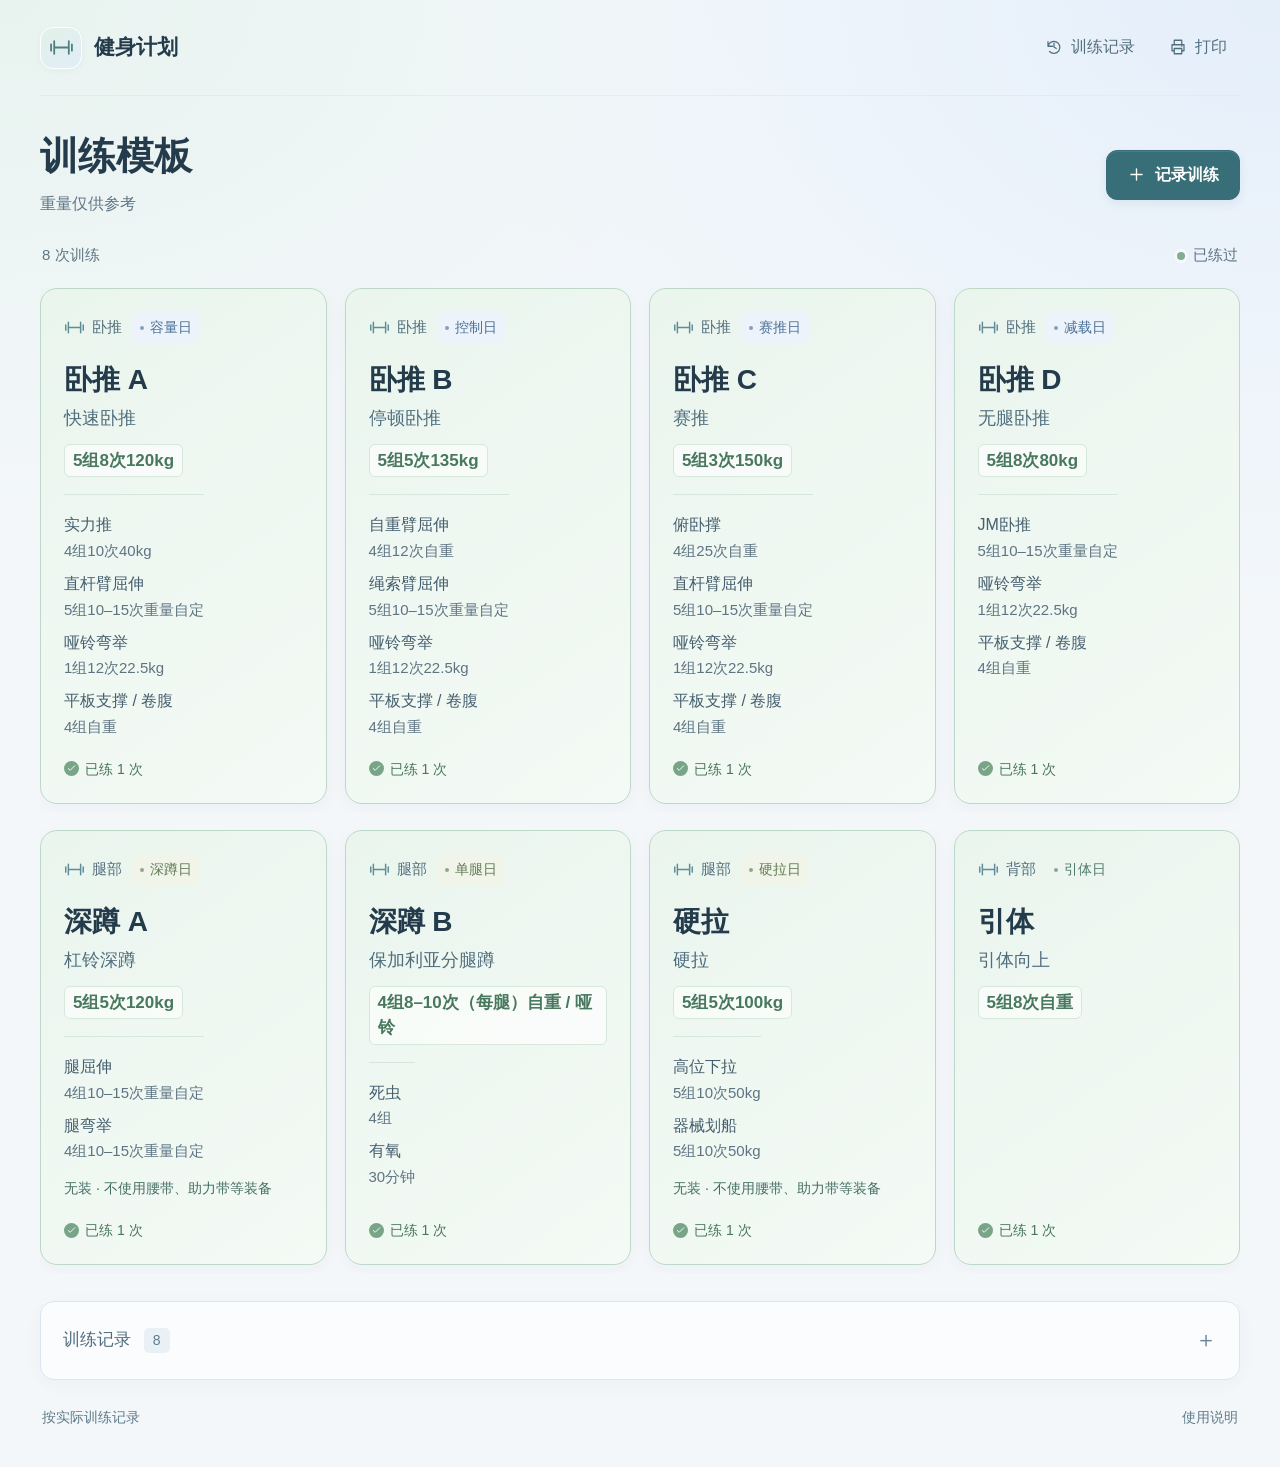
==== commit 687a4562: "更新深蹲B辅助项、训练记录与模板排序" ====
--- a/index.html
+++ b/index.html
@@ -359,7 +359,7 @@
       <div class="dialog-heading"><h2 id="workout-title">训练记录</h2><button type="button" class="icon-button" id="closeWorkout" aria-label="关闭"><svg class="icon"><use href="#i-close" /></svg></button></div>
       <article id="sessionCard"></article>
     </dialog>
-    <footer class="site-footer shell"><span>按实际训练记录</span><a href="[data-uri]" download="使用说明.md">使用说明</a></footer>
+    <footer class="site-footer shell"><span>按实际训练记录</span><a href="[data-uri]" download="使用说明.md">使用说明</a></footer>
     <script>
 /* 固定训练模板。参考重量不参与实际训练记录的计算。 */
 (function (root) {
@@ -378,10 +378,10 @@
     { id: "bench-b", title: "卧推 B", kind: "控制日", type: "chest", main: { name: "停顿卧推", sets: 5, reps: "5", referenceWeight: 135 }, accessories: [{ id: "dips", name: "自重臂屈伸", sets: 4, reps: "12", note: "自重" }, ...arms("绳索臂屈伸")] },
     { id: "bench-c", title: "卧推 C", kind: "赛推日", type: "chest", main: { name: "赛推", sets: 5, reps: "3", referenceWeight: 150 }, accessories: [{ id: "pushups", name: "俯卧撑", sets: 4, reps: "25", note: "自重" }, ...arms("直杆臂屈伸")] },
     { id: "bench-d", title: "卧推 D", kind: "减载日", type: "chest", main: { name: "无腿卧推", sets: 5, reps: "8", referenceWeight: 80 }, accessories: arms("JM卧推") },
+    { id: "squat-a", title: "深蹲 A", kind: "深蹲日", type: "legs", equipmentNote: "无装 · 不使用腰带、助力带等装备", main: { name: "杠铃深蹲", sets: 5, reps: "5", referenceWeight: 120 }, accessories: [{ id: "extension", name: "腿屈伸", sets: 4, reps: "10–15" }, { id: "leg-curl", name: "腿弯举", sets: 4, reps: "10–15" }] },
+    { id: "squat-b", title: "深蹲 B", kind: "单腿日", type: "legs", main: { name: "保加利亚分腿蹲", sets: 4, reps: "8–10", perLeg: true, note: "自重 / 哑铃" }, accessories: [{ id: "dead-bug", name: "死虫", sets: 4, showWeight: false }, { id: "cardio", name: "有氧", durationMinutes: 30 }] },
+    { id: "deadlift", title: "硬拉", kind: "硬拉日", type: "legs", equipmentNote: "无装 · 不使用腰带、助力带等装备", main: { name: "硬拉", sets: 5, reps: "5", referenceWeight: 100 }, accessories: backExercises() },
     { id: "back", title: "引体", kind: "引体日", type: "back", main: { name: "引体向上", sets: 5, reps: "8", note: "自重" }, accessories: [] },
-    { id: "squat-a", title: "深蹲 A", kind: "深蹲日", type: "legs", equipmentNote: "无装 · 不使用腰带、助力带等装备", main: { name: "杠铃深蹲", sets: 5, reps: "5", referenceWeight: 120 }, accessories: [{ id: "extension", name: "腿屈伸", sets: 4, reps: "10–15" }, { id: "leg-curl", name: "腿弯举", sets: 4, reps: "10–15" }] },
-    { id: "squat-b", title: "深蹲 B", kind: "单腿日", type: "legs", main: { name: "保加利亚分腿蹲", sets: 4, reps: "8–10", perLeg: true, note: "自重 / 哑铃" }, accessories: [{ id: "hip-abduction", name: "髋外展", sets: 4, reps: "8–12" }, { id: "hip-adduction", name: "髋内收", sets: 4, reps: "8–12" }] },
-    { id: "deadlift", title: "硬拉", kind: "硬拉日", type: "legs", equipmentNote: "无装 · 不使用腰带、助力带等装备", main: { name: "硬拉", sets: 5, reps: "5", referenceWeight: 100 }, accessories: backExercises() },
   ]);
   function templates() { return [...TEMPLATES]; }
   function template(id) { return TEMPLATES.find(x => x.id === id) || null; }
@@ -397,6 +397,7 @@
     return `${exercise.sets}组${reps ? `${reps}次` : ""}${exercise.perLeg || /\/\s*腿/.test(exercise.reps || "") ? "（每腿）" : ""}`;
   }
   function prescription(exercise) {
+    if (exercise?.durationMinutes) return `${exercise.durationMinutes}分钟`;
     if (exercise?.showWeight === false) return dose(exercise);
     return `${dose(exercise)}${Number.isFinite(exercise?.referenceWeight) ? `${exercise.referenceWeight}kg` : exercise?.note || "重量自定"}`;
   }
@@ -512,6 +513,18 @@
       state.draft = { ...state.draft, result: record.result, setWeights: [...record.setWeights], snapshot: clone(record.snapshot) };
     }
     state.confirmedBenchDNov18 = true;
+    persist();
+  }
+  if (!state.confirmedSquatBNov19) {
+    const date = "2026-11-19", templateId = "squat-b";
+    if (!state.records.some(record => record.date === date && record.templateId === templateId)) {
+      const snapshot = clone(P.template(templateId));
+      state.records.push({
+        id: "confirmed-2026-11-19-squat-b", date, templateId, result: "done",
+        setWeights: Array(snapshot.main.sets).fill(null), notes: "", triceps: "", snapshot,
+      });
+    }
+    state.confirmedSquatBNov19 = true;
     persist();
   }
   if (state !== saved) persist();
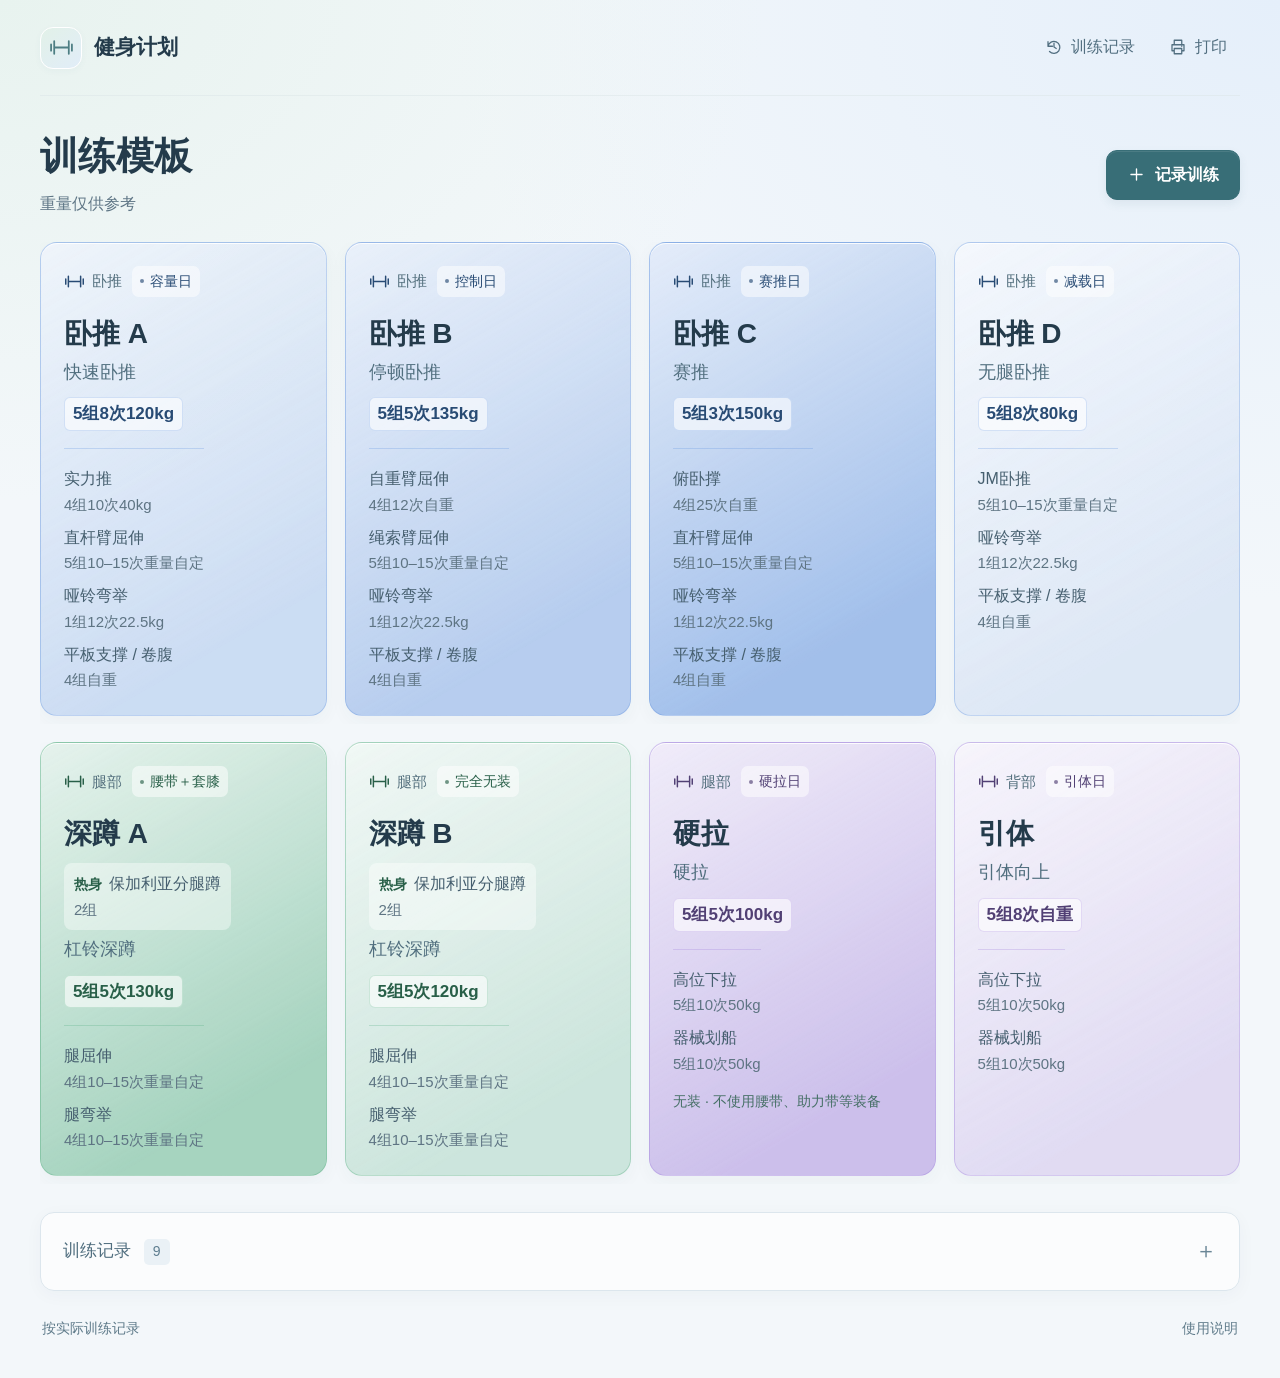
==== commit 7992c968: "重排训练模板配色并更新11月训练记录" ====
--- a/index.html
+++ b/index.html
@@ -56,39 +56,50 @@
 .primary-button { display: inline-flex; align-items: center; justify-content: center; gap: 9px; min-height: 50px; padding: 11px 20px; border: 1px solid #386e77; border-radius: 11px; background: #386e77; color: #fff; font-size: 16px; font-weight: 600; white-space: nowrap; box-shadow: 0 4px 10px #386e7716,inset 0 1px 0 #ffffff18; transition: background .15s,box-shadow .15s; }
 .primary-button:hover:not(:disabled) { background: #2c5d67; box-shadow: 0 5px 14px #386e7725; }
 .primary-button .icon { width: 19px; height: 19px; }
-.calendar-meta { display: flex; justify-content: space-between; align-items: center; gap: 16px; padding: 25px 2px 20px; color: var(--muted); font-size: 15px; }
-.calendar-legend > span { display: inline-flex; align-items: center; gap: 8px; }
-.legend-dot { width: 8px; height: 8px; border-radius: 50%; background: #82ad91; box-shadow: 0 0 0 3px #ffffff80; }
-.calendar-board { min-width: 0; }
+.calendar-board { min-width: 0; margin-top: 24px; }
 .calendar-grid { display: grid; grid-template-columns: minmax(0,1fr); gap: 18px; }
 .bench-templates,.other-templates { display: grid; grid-template-columns: repeat(4,minmax(240px,1fr)); gap: 18px; min-width: 0; overflow-x: auto; padding-bottom: 8px; scroll-snap-type: x proximity; }
 .calendar-cell { scroll-snap-align: start; }
 .equipment-note { display: block; margin-top: 14px; color: #456f65; font-size: 14px; line-height: 1.6; }
-.calendar-cell { display: flex; flex-direction: column; min-width: 0; padding: 23px; border: 1px solid #dce6ed; border-radius: 17px; background: #fff; color: var(--ink); text-align: left; box-shadow: var(--shadow); transition: border-color .18s,box-shadow .18s,transform .18s; }
+.calendar-cell {
+  --card-rgb: 95 145 221;
+  --card-ink: #284b74;
+  --card-tint: .30;
+  display: flex; flex-direction: column; min-width: 0; padding: 23px;
+  border: 1px solid rgb(var(--card-rgb) / .34); border-radius: 17px;
+  background: linear-gradient(150deg,#ffffffbb,#ffffff1a 80%),rgb(var(--card-rgb) / var(--card-tint));
+  color: var(--ink); text-align: left;
+  box-shadow: inset 0 1px 0 #ffffffd9,0 6px 18px #2843570a;
+  transition: border-color .18s,box-shadow .18s,transform .18s;
+}
+[data-template="bench-c"] { --card-tint: .62; }
+[data-template="bench-b"] { --card-tint: .46; }
+[data-template="bench-d"] { --card-tint: .17; }
+[data-template="squat-a"],[data-template="squat-b"] { --card-rgb: 79 170 125; --card-ink: #285f48; }
+[data-template="squat-a"] { --card-tint: .53; }
+[data-template="squat-b"] { --card-tint: .27; }
+[data-template="deadlift"],[data-template="back"] { --card-rgb: 154 122 216; --card-ink: #514074; }
+[data-template="deadlift"] { --card-tint: .50; }
+[data-template="back"] { --card-tint: .25; }
 .calendar-cell > * { flex-shrink: 0; }
-.calendar-cell.completed { border-color: #bdd8c6; background: linear-gradient(145deg,#eaf5ee,#f4faf5); }
 .cell-top { display: flex; justify-content: space-between; align-items: center; gap: 10px; margin-bottom: 18px; }
 .cell-category { display: inline-flex; align-items: center; gap: 7px; color: #536f7d; font-size: 15px; font-weight: 500; }
-.cell-category .icon { width: 21px; height: 21px; color: #5e8d98; }
-.cell-kind { display: inline-flex; align-items: center; gap: 6px; padding: 4px 8px; border-radius: 7px; background: #edf3fb; color: #4b7198; font-size: 14px; font-weight: 500; white-space: nowrap; }
+.cell-category .icon { width: 21px; height: 21px; color: var(--card-ink); }
+.cell-kind { display: inline-flex; align-items: center; gap: 6px; padding: 4px 8px; border-radius: 7px; background: #ffffff85; color: var(--card-ink); font-size: 14px; font-weight: 500; white-space: nowrap; }
 .cell-kind::before { content: ""; width: 4px; height: 4px; border-radius: 50%; background: currentColor; opacity: .65; }
-.back .cell-kind { color: #527c6b; background: #ecf5ef; }
-.legs .cell-kind { color: #637c56; background: #f0f4e9; }
 .cell-main { display: block; font-size: var(--font-title); font-weight: 600; line-height: 1.35; }
 .cell-primary { display: contents; }
 .cell-exercise { margin-top: 5px; color: #506e7e; font-size: var(--font-exercise); line-height: 1.6; }
 .cell-dose { display: flex; flex-wrap: wrap; align-items: center; gap: 8px 12px; margin-top: 11px; font-size: var(--font-dose); font-variant-numeric: tabular-nums; line-height: 1.5; }
-.cell-dose > span { display: inline-block; max-width: 100%; padding: 3px 8px; border: 1px solid #e0e9ee; border-radius: 6px; background: #f4f7f9; color: #456575; font-weight: 600; }
+.cell-dose > span { display: inline-block; max-width: 100%; padding: 3px 8px; border: 1px solid rgb(var(--card-rgb) / .24); border-radius: 6px; background: #ffffff9c; color: var(--card-ink); font-weight: 600; }
 .cell-dose em { font-style: normal; font-size: 16px; color: #4d707b; }
-.completed .cell-dose > span { border-color: #d6e8dc; background: #ffffffa0; color: #48785d; }
-.cell-aux { display: grid; gap: 8px; padding-top: 17px; margin-top: 17px; border-top: 1px solid #e2ebf0; }
+.cell-aux { display: grid; gap: 8px; padding-top: 17px; margin-top: 17px; border-top: 1px solid rgb(var(--card-rgb) / .27); }
 .cell-aux-row { display: grid; grid-template-columns: minmax(0,1fr) auto; align-items: baseline; gap: 12px; color: #465f6f; font-size: var(--font-aux); line-height: 1.6; }
 .cell-aux-row > span:last-child { color: #5e7483; white-space: normal; text-align: right; font-size: var(--font-small); font-variant-numeric: tabular-nums; }
 .cell-aux-row small { display: block; margin-top: 3px; color: #607b88; font-size: var(--font-note); line-height: 1.5; }
-.completed .cell-aux { border-color: #d5e7dc; }
-.cell-foot { display: flex; align-items: center; margin-top: auto; padding-top: 19px; color: #49775b; font-size: var(--font-note); line-height: 1.6; }
-.cell-status { display: inline-flex; align-items: center; gap: 6px; font-weight: 500; }
-.cell-status .icon { width: 15px; height: 15px; padding: 2px; border-radius: 50%; color: #fff; background: #78a587; stroke-width: 2; }
+.cell-warmup { margin-top: 10px; padding: 8px 10px; border-radius: 8px; background: #ffffff65; }
+.cell-warmup small { display: inline; margin: 0 7px 0 0; color: var(--card-ink, #456575); font-weight: 600; }
+#logForm .cell-warmup { margin-top: 14px; background: #f2f7fb; }
 .history-panel { margin-top: 28px; border: 1px solid #dce6ed; border-radius: 14px; background: #ffffffb0; box-shadow: var(--shadow); }
 .history-panel > summary { display: flex; justify-content: space-between; align-items: center; gap: 14px; padding: 20px 22px; cursor: pointer; list-style: none; color: #4f6d7e; font-size: 17px; }
 .history-panel > summary::-webkit-details-marker { display: none; }
@@ -195,7 +206,7 @@
   .calendar-range { font-size: 14px; margin-top: 5px; }
   #openWorkout { min-height: 46px; padding: 10px 13px; font-size: 15px; gap: 5px; }
   #openWorkout .icon { width: 17px; height: 17px; }
-  .calendar-meta { padding: 19px 2px 14px; font-size: 14px; }
+  .calendar-board { margin-top: 18px; }
   .calendar-grid { gap: 12px; }
   .bench-templates,.other-templates { grid-template-columns: minmax(0,1fr); gap: 12px; }
   .calendar-cell { display: grid; grid-template-columns: minmax(0,1fr) auto; align-content: start; gap: 12px; padding: 18px; border-radius: 17px; }
@@ -211,7 +222,7 @@
   .cell-aux-row { grid-template-columns: minmax(0,1fr) auto; align-items: start; gap: 10px; }
   .cell-aux-row > span:last-child { max-width: 185px; text-align: right; }
   .equipment-note { grid-column: 1/-1; margin: 0; font-size: 14px; }
-  .cell-foot { grid-column: 1/-1; padding: 0; margin: 0; font-size: 14px; }
+  .calendar-cell .cell-warmup { grid-column: 1/-1; margin-top: 0; }
   .history-panel { margin-top: 20px; border-radius: 17px; }
   .history-panel > summary { padding: 16px 14px; font-size: 17px; }
   .history-content { padding: 0 12px 16px; }
@@ -287,7 +298,7 @@
   .calendar-heading { padding-top: 0; }
   h1 { font-size: 25px; }
   .calendar-range { font-size: 12px; margin-top: 4px; }
-  .calendar-meta { padding: 8px 0 10px; font-size: 12px; }
+  .calendar-board { margin-top: 10px; }
   .calendar-grid { grid-template-columns: repeat(2,minmax(0,1fr)); gap: 8px; }
   .bench-templates { grid-template-columns: repeat(2,minmax(0,1fr)); gap: 8px; }
   .other-templates { grid-template-columns: repeat(2,minmax(0,1fr)); gap: 8px; }
@@ -306,8 +317,8 @@
   .cell-aux-row,.cell-aux-row > span:last-child { font-size: 12px; line-height: 1.25; }
   .cell-aux-row > span:last-child { text-align: right; }
   .cell-aux-row small { margin-top: 1px; font-size: 11px; line-height: 1.3; }
-  .cell-foot { font-size: 10px; padding-top: 6px; line-height: 1.25; }
-  .cell-status .icon { width: 11px; height: 11px; }
+  .cell-warmup { margin-top: 5px; padding: 4px 5px; }
+  .cell-warmup small { margin: 0 4px 0 0; }
 }
 
 .equal-exercises { display: grid; gap: 12px; margin-top: 12px; font-size: var(--font-body, 17px); }
@@ -322,7 +333,6 @@
   <body>
     <svg class="svg-library" xmlns="http://www.w3.org/2000/svg" aria-hidden="true">
       <symbol id="i-barbell" viewBox="0 0 24 24"><path d="M2 9v6M5 6v12M19 6v12M22 9v6M5 12h14" /></symbol>
-      <symbol id="i-check" viewBox="0 0 24 24"><path d="m5 12 4 4L19 6" /></symbol>
       <symbol id="i-close" viewBox="0 0 24 24"><path d="m6 6 12 12M6 18 18 6" /></symbol>
       <symbol id="i-plus" viewBox="0 0 24 24"><path d="M12 5v14M5 12h14" /></symbol>
       <symbol id="i-calendar" viewBox="0 0 24 24"><rect x="4" y="5" width="16" height="16" rx="3" /><path d="M8 3v4m8-4v4M4 11h16m-11 4h2m4 0h2m-8 3h2" /></symbol>
@@ -340,7 +350,6 @@
           <div><h1 id="schedule-title">训练模板</h1><p class="calendar-range">重量仅供参考</p></div>
           <button type="button" class="primary-button" id="openWorkout"><svg class="icon"><use href="#i-plus" /></svg>记录训练</button>
         </div>
-        <div class="calendar-meta"><span id="progressText"></span><div class="calendar-legend"><span><i class="legend-dot completed"></i>已练过</span></div></div>
         <div class="calendar-board">
           <div class="calendar-grid" id="planCalendar" aria-label="训练模板"></div>
         </div>
@@ -359,7 +368,7 @@
       <div class="dialog-heading"><h2 id="workout-title">训练记录</h2><button type="button" class="icon-button" id="closeWorkout" aria-label="关闭"><svg class="icon"><use href="#i-close" /></svg></button></div>
       <article id="sessionCard"></article>
     </dialog>
-    <footer class="site-footer shell"><span>按实际训练记录</span><a href="[data-uri]" download="使用说明.md">使用说明</a></footer>
+    <footer class="site-footer shell"><span>按实际训练记录</span><a href="[data-uri]" download="使用说明.md">使用说明</a></footer>
     <script>
 /* 固定训练模板。参考重量不参与实际训练记录的计算。 */
 (function (root) {
@@ -372,16 +381,25 @@
     { id: "core", name: "平板支撑 / 卷腹", sets: 4, reps: "", note: "自重" },
   ];
   const backExercises = () => [{ id: "pulldown", name: "高位下拉", sets: 5, reps: "10", referenceWeight: 50 }, { id: "row", name: "器械划船", sets: 5, reps: "10", referenceWeight: 50 }];
-  const oldBack = { id: "back", title: "背部", kind: "背部日", type: "back", equalExercises: true, main: backExercises()[0], accessories: backExercises().slice(1) };
+  const squatMain = referenceWeight => ({ name: "杠铃深蹲", sets: 5, reps: "5", referenceWeight });
+  const squatWarmup = { id: "split-squat", name: "保加利亚分腿蹲", sets: 2, showWeight: false };
+  const squatAccessories = [
+    { id: "extension", name: "腿屈伸", sets: 4, reps: "10–15" },
+    { id: "leg-curl", name: "腿弯举", sets: 4, reps: "10–15" },
+  ];
+  const [pulldown, row] = backExercises();
+  const pullupNov13 = { id: "back", title: "引体", kind: "引体日", type: "back", equalExercises: true, main: pulldown, accessories: [row] };
+  const oldSquatA = { id: "squat-a", title: "深蹲 A", kind: "深蹲日", type: "legs", equipmentNote: "无装 · 不使用腰带、助力带等装备", main: squatMain(120), accessories: squatAccessories };
+  const oldSquatB = { id: "squat-b", title: "深蹲 B", kind: "单腿日", type: "legs", main: { name: "保加利亚分腿蹲", sets: 4, reps: "8–10", perLeg: true, note: "自重 / 哑铃" }, accessories: [] };
   const TEMPLATES = freeze([
     { id: "bench-a", title: "卧推 A", kind: "容量日", type: "chest", main: { name: "快速卧推", sets: 5, reps: "8", referenceWeight: 120 }, accessories: [{ id: "press", name: "实力推", sets: 4, reps: "10", referenceWeight: 40 }, ...arms("直杆臂屈伸")] },
     { id: "bench-b", title: "卧推 B", kind: "控制日", type: "chest", main: { name: "停顿卧推", sets: 5, reps: "5", referenceWeight: 135 }, accessories: [{ id: "dips", name: "自重臂屈伸", sets: 4, reps: "12", note: "自重" }, ...arms("绳索臂屈伸")] },
     { id: "bench-c", title: "卧推 C", kind: "赛推日", type: "chest", main: { name: "赛推", sets: 5, reps: "3", referenceWeight: 150 }, accessories: [{ id: "pushups", name: "俯卧撑", sets: 4, reps: "25", note: "自重" }, ...arms("直杆臂屈伸")] },
     { id: "bench-d", title: "卧推 D", kind: "减载日", type: "chest", main: { name: "无腿卧推", sets: 5, reps: "8", referenceWeight: 80 }, accessories: arms("JM卧推") },
-    { id: "squat-a", title: "深蹲 A", kind: "深蹲日", type: "legs", equipmentNote: "无装 · 不使用腰带、助力带等装备", main: { name: "杠铃深蹲", sets: 5, reps: "5", referenceWeight: 120 }, accessories: [{ id: "extension", name: "腿屈伸", sets: 4, reps: "10–15" }, { id: "leg-curl", name: "腿弯举", sets: 4, reps: "10–15" }] },
-    { id: "squat-b", title: "深蹲 B", kind: "单腿日", type: "legs", main: { name: "保加利亚分腿蹲", sets: 4, reps: "8–10", perLeg: true, note: "自重 / 哑铃" }, accessories: [{ id: "dead-bug", name: "死虫", sets: 4, showWeight: false }, { id: "cardio", name: "有氧", durationMinutes: 30 }] },
+    { id: "squat-a", title: "深蹲 A", kind: "腰带＋套膝", type: "legs", equipmentNote: "使用腰带和套膝", warmup: squatWarmup, main: squatMain(130), accessories: squatAccessories },
+    { id: "squat-b", title: "深蹲 B", kind: "完全无装", type: "legs", equipmentNote: "不使用腰带、套膝等装备", warmup: squatWarmup, main: squatMain(120), accessories: squatAccessories },
     { id: "deadlift", title: "硬拉", kind: "硬拉日", type: "legs", equipmentNote: "无装 · 不使用腰带、助力带等装备", main: { name: "硬拉", sets: 5, reps: "5", referenceWeight: 100 }, accessories: backExercises() },
-    { id: "back", title: "引体", kind: "引体日", type: "back", main: { name: "引体向上", sets: 5, reps: "8", note: "自重" }, accessories: [] },
+    { id: "back", title: "引体", kind: "引体日", type: "back", main: { name: "引体向上", sets: 5, reps: "8", note: "自重" }, accessories: backExercises() },
   ]);
   function templates() { return [...TEMPLATES]; }
   function template(id) { return TEMPLATES.find(x => x.id === id) || null; }
@@ -405,6 +423,7 @@
   function actualWeightSummary(record) {
     if (record.snapshot?.equalExercises) return recordedExercises(record.snapshot).map((exercise, i) => `${exercise.name} ${actualWeightSummary({ setWeights: i ? record.additionalWeights?.[exercise.id] : record.setWeights, snapshot: { main: exercise } })}`).join("；");
     const weights = record.setWeights || [], main = record.snapshot?.main || template(record.templateId)?.main;
+    if (main?.showWeight === false) return dose(main);
     if (weights.some(x => Number.isFinite(x))) {
       const complete = weights.every(x => Number.isFinite(x));
       const load = complete && new Set(weights).size === 1 ? weights[0] : weights.map(x => Number.isFinite(x) ? x : "—").join(" / ");
@@ -414,7 +433,10 @@
   }
   function seedRecords() {
     return [["2026-11-09", "bench-a", [120, 120, 120, 120, 120]], ["2026-11-11", "squat-a", [120, 120, 120, 120, 120]], ["2026-11-12", "bench-b", [120, 125, 125, 130, 130]], ["2026-11-13", "back", [50, 50, 50, 50, 50]]].map(([date, templateId, weights]) => ({
-      id: `confirmed-${date}-${templateId}`, date, templateId, result: "done", setWeights: weights || Array(template(templateId).main?.sets || 0).fill(null), notes: "", triceps: "", ...(templateId === "back" ? { additionalWeights: { row: [50, 50, 50, 50, 50] } } : {}), snapshot: clone(templateId === "back" ? oldBack : template(templateId)),
+      id: `confirmed-${date}-${templateId}`, date, templateId, result: "done", setWeights: weights,
+      notes: templateId === "back" ? "主项引体向上未做" : "", triceps: "",
+      ...(templateId === "back" ? { additionalWeights: { row: [50, 50, 50, 50, 50] } } : {}),
+      snapshot: clone(templateId === "back" ? pullupNov13 : templateId === "squat-a" ? oldSquatA : template(templateId)),
     }));
   }
   function recentRecords() {
@@ -445,7 +467,7 @@
     if (!validDate(record?.date) || !p?.type) return null;
     const templateId = p.type === "chest" ? ["bench-a", "bench-b", "bench-c", "bench-d"][Number(p.micro) - 1] : p.type === "back" ? "back" : p.type === "legs" ? p.legVariant === "B" ? "squat-b" : "squat-a" : "rest";
     const t = template(templateId); if (!t) return null;
-    const snapshot = clone(t);
+    const snapshot = clone(templateId === "squat-a" ? oldSquatA : templateId === "squat-b" ? oldSquatB : t);
     if (templateId === "back") { delete snapshot.equalExercises; snapshot.main = { name: "引体向上", sets: 4, reps: "8–12" }; snapshot.accessories = []; }
     if (snapshot.main && Number.isInteger(p.sets) && p.sets > 0) snapshot.main.sets = p.sets;
     if (snapshot.main && p.reps) snapshot.main.reps = String(p.reps);
@@ -515,16 +537,31 @@
     state.confirmedBenchDNov18 = true;
     persist();
   }
-  if (!state.confirmedSquatBNov19) {
-    const date = "2026-11-19", templateId = "squat-b";
-    if (!state.records.some(record => record.date === date && record.templateId === templateId)) {
+  if (!state.confirmedRecordsNov22) {
+    const isMistakenRecord = record => record?.date === "2026-11-19" && record.templateId === "squat-b";
+    state.records = state.records.filter(record => !isMistakenRecord(record));
+    if (isMistakenRecord(state.draft)) state.draft = null;
+
+    const pullup = P.seedRecords().find(record => record.date === "2026-11-13");
+    const previousPullup = state.records.find(record => record.date === pullup.date && record.templateId === pullup.templateId);
+    const pullupNotes = previousPullup?.notes;
+    const notes = pullupNotes?.includes(pullup.notes) ? pullupNotes : [pullup.notes, pullupNotes].filter(Boolean).join(" · ");
+    const accessoryResults = previousPullup?.snapshot?.equalExercises ? previousPullup : pullup;
+    state.records = P.upsertRecord(state.records, { ...pullup, ...accessoryResults, snapshot: pullup.snapshot, notes });
+
+    for (const [date, templateId, weight] of [["2026-11-21", "bench-a", 125], ["2026-11-22", "squat-b", 120]]) {
+      const existing = state.records.find(record => record.date === date && record.templateId === templateId);
       const snapshot = clone(P.template(templateId));
-      state.records.push({
-        id: "confirmed-2026-11-19-squat-b", date, templateId, result: "done",
-        setWeights: Array(snapshot.main.sets).fill(null), notes: "", triceps: "", snapshot,
-      });
+      const record = {
+        id: `confirmed-${date}-${templateId}`, notes: "", triceps: "", ...existing,
+        date, templateId, result: "done", setWeights: Array(snapshot.main.sets).fill(weight), snapshot,
+      };
+      state.records = P.upsertRecord(state.records, record);
+      if (state.draft?.date === date && state.draft.templateId === templateId) {
+        state.draft = { ...state.draft, result: record.result, setWeights: [...record.setWeights], snapshot: clone(snapshot) };
+      }
     }
-    state.confirmedSquatBNov19 = true;
+    state.confirmedRecordsNov22 = true;
     persist();
   }
   if (state !== saved) persist();
@@ -533,35 +570,39 @@
   const weightText = record => record.setWeights?.some(x => x !== null) ? `${record.setWeights.map(x => x === null ? "—" : x).join(" / ")} kg` : Number.isFinite(record.legacyWeight) ? `旧记录 ${record.legacyWeight} kg` : "";
   const dateText = date => P.validDate(date) ? date.replaceAll("-", ".") : "日期未记";
   function compactWeightText(record) {
+    const main = (record.snapshot || P.template(record.templateId))?.main;
+    if (main?.showWeight === false) return P.dose(main);
     const weights = [record.setWeights || [], ...Object.values(record.additionalWeights || {})].flat().filter(Number.isFinite);
     if (!weights.length) return Number.isFinite(record.legacyWeight) ? String(record.legacyWeight) : "未填";
     const low = Math.min(...weights), high = Math.max(...weights);
     return String(low === high ? low : `${low}–${high}`);
   }
   function announce(message) { clearTimeout(noticeTimer); $("#saveStatus").textContent = message; noticeTimer = setTimeout(() => { $("#saveStatus").textContent = ""; }, 3500); }
+  function renderWarmup(warmup) {
+    if (!warmup) return "";
+    return `<span class="cell-aux-row cell-warmup"><span><small>热身</small>${esc(warmup.name)}</span><span>${esc(P.prescription(warmup))}</span></span>`;
+  }
   function renderCard(t) {
-    const count = state.records.filter(r => r.templateId === t.id && r.result === "done").length;
     const category = t.type === "chest" ? "卧推" : t.type === "back" ? "背部" : "腿部";
-    return `<button type="button" class="calendar-cell ${t.type} ${count ? "completed" : ""}" data-template="${t.id}" aria-haspopup="dialog" aria-label="记录${esc(t.title)}，${esc(t.kind)}">
+    return `<button type="button" class="calendar-cell" data-template="${t.id}" aria-haspopup="dialog" aria-label="记录${esc(t.title)}，${esc(t.kind)}">
       <span class="cell-top"><span class="cell-category"><svg class="icon"><use href="#i-barbell" /></svg>${category}</span><span class="cell-kind">${t.kind}</span></span>
-      <strong class="cell-main">${t.title}</strong>${t.equalExercises ? `<span class="equal-exercises">${P.recordedExercises(t).map(a => `<span class="cell-aux-row"><span>${a.name}</span><span>${P.prescription(a)}</span></span>`).join("")}</span>` : `<span class="cell-primary"><span class="cell-exercise">${t.main.name}</span>
+      <strong class="cell-main">${t.title}</strong>${renderWarmup(t.warmup)}${t.equalExercises ? `<span class="equal-exercises">${P.recordedExercises(t).map(a => `<span class="cell-aux-row"><span>${a.name}</span><span>${P.prescription(a)}</span></span>`).join("")}</span>` : `<span class="cell-primary"><span class="cell-exercise">${t.main.name}</span>
       <span class="cell-dose"><span>${P.prescription(t.main)}</span></span></span>
       ${t.accessories.length ? `<span class="cell-aux">${t.accessories.map(a => `<span class="cell-aux-row"><span>${a.name}</span><span>${P.prescription(a)}</span></span>`).join("")}</span>` : ""}` }
-      ${t.equipmentNote ? `<span class="equipment-note">${esc(t.equipmentNote)}</span>` : ""}
-      ${count ? `<span class="cell-foot"><span class="cell-status"><svg class="icon"><use href="#i-check" /></svg>已练 ${count} 次</span></span>` : ""}
+      ${t.equipmentNote && !t.warmup ? `<span class="equipment-note">${esc(t.equipmentNote)}</span>` : ""}
     </button>`;
   }
   function renderBoard() {
     const all = P.templates();
     $("#planCalendar").innerHTML = `<div class="bench-templates">${all.filter(t => t.type === "chest").map(renderCard).join("")}</div><div class="other-templates">${all.filter(t => t.type !== "chest").map(renderCard).join("")}</div>`;
-    $("#progressText").textContent = `${state.records.length} 次训练`;
     $("#historyCount").textContent = state.records.length;
   }
   function historyRow(record) {
     const t = record.snapshot || P.template(record.templateId), weight = weightText(record);
     if (t?.equalExercises) return `<div class="history-row"><div><strong>${esc(t.title)}</strong>${P.recordedExercises(t).map((a, i) => `<p class="history-main-lift">${esc(a.name)}</p><p class="history-weights">${esc(P.actualWeightSummary({ snapshot: { main: a }, setWeights: i ? record.additionalWeights?.[a.id] : record.setWeights }))}</p>`).join("")}${record.notes ? `<p>${esc(record.notes)}</p>` : ""}</div><button type="button" class="edit-record" data-record="${esc(record.id)}">编辑</button></div>`;
     const result = record.result === "paused" ? "暂停" : record.result === "incomplete" ? "未完成" : "";
-    return `<div class="history-row"><div><strong>${esc(t?.title || "训练")}${t?.main ? `<span class="history-dose">${P.dose(t.main)}</span>` : ""}</strong>${t?.main ? `<p class="history-main-lift">${esc(t.main.name)}</p>` : ""}<p class="history-weights">主项实重：${esc(weight || "未填写")}</p>${result || record.notes ? `<p>${esc([result, record.notes].filter(Boolean).join(" · "))}</p>` : ""}</div><button type="button" class="edit-record" data-record="${esc(record.id)}" aria-label="编辑${dateText(record.date)}${esc(t?.title)}">编辑</button></div>`;
+    const weightLine = t?.main?.showWeight === false ? "" : `<p class="history-weights">主项实重：${esc(weight || "未填写")}</p>`;
+    return `<div class="history-row"><div><strong>${esc(t?.title || "训练")}${t?.main ? `<span class="history-dose">${P.dose(t.main)}</span>` : ""}</strong>${t?.main ? `<p class="history-main-lift">${esc(t.main.name)}</p>` : ""}${weightLine}${result || record.notes ? `<p>${esc([result, record.notes].filter(Boolean).join(" · "))}</p>` : ""}</div><button type="button" class="edit-record" data-record="${esc(record.id)}" aria-label="编辑${dateText(record.date)}${esc(t?.title)}">编辑</button></div>`;
   }
   function renderLegacy() {
     const groups = OLD_KEYS.map(key => ({ key, data: read(key) })).filter(x => x.data && x.data.version !== 16);
@@ -602,7 +643,17 @@
     $("#sessionCard").innerHTML = `<form id="logForm">
       <div class="record-fields"><label>日期<input name="date" type="date" value="${esc(draft.date)}" max="${P.today()}" required /></label><label>模板<select name="templateId" required><option value="" disabled ${!t ? "selected" : ""}>选择模板</option>${P.templates().map(x => `<option value="${x.id}" ${x.id === t?.id ? "selected" : ""}>${x.title}</option>`).join("")}</select></label></div>
       ${t?.equipmentNote ? `<p class="equipment-note">${esc(t.equipmentNote)}</p>` : ""}
-      ${P.recordedExercises(t).map((exercise, index) => { const prefix = index ? `extra-${exercise.id}` : "weight", weights = index ? draft.additionalWeights?.[exercise.id] : draft.setWeights; return `<div class="record-main"><div><strong>${exercise.name}</strong></div><small>模板：${P.prescription(exercise)}</small></div><fieldset class="set-log"><legend>逐组实重 <span>kg · 选填</span></legend><button type="button" class="copy-weight" ${index ? "" : 'id="copyWeight"'} data-copy="${index ? exercise.id : "main"}">同首组</button><div class="weight-grid" style="--set-count:${Math.min(exercise.sets, 5)}">${Array.from({ length: exercise.sets }, (_, i) => `<label>第${i + 1}组<input name="${prefix}-${i}" type="number" min="0" max="500" step="any" inputmode="decimal" placeholder="—" value="${esc(weights?.[i] ?? "")}" /></label>`).join("")}</div></fieldset>`; }).join("")}
+      ${renderWarmup(t?.warmup)}
+      ${P.recordedExercises(t).map((exercise, index) => {
+        const showWeight = exercise.showWeight !== false;
+        const prefix = index ? `extra-${exercise.id}` : "weight";
+        const weights = index ? draft.additionalWeights?.[exercise.id] : draft.setWeights;
+        const fields = showWeight ? `<fieldset class="set-log"><legend>逐组实重 <span>kg · 选填</span></legend>
+          <button type="button" class="copy-weight" ${index ? "" : 'id="copyWeight"'} data-copy="${index ? exercise.id : "main"}">同首组</button>
+          <div class="weight-grid" style="--set-count:${Math.min(exercise.sets, 5)}">${Array.from({ length: exercise.sets }, (_, i) => `<label>第${i + 1}组<input name="${prefix}-${i}" type="number" min="0" max="500" step="any" inputmode="decimal" placeholder="—" value="${esc(weights?.[i] ?? "")}" /></label>`).join("")}</div>
+        </fieldset>` : "";
+        return `<div class="record-main"><div><strong>${esc(exercise.name)}</strong></div><small>${showWeight ? "模板：" : ""}${esc(P.prescription(exercise))}</small></div>${fields}`;
+      }).join("")}
       ${t && t.type !== "rest" ? `<details class="record-extra"><summary>补充记录</summary><div class="record-fields"><label>完成情况<select name="result">${[["done", "完成"], ["incomplete", "未完成"], ["paused", "暂停"]].map(([value, label]) => `<option value="${value}" ${draft.result === value ? "selected" : ""}>${label}</option>`).join("")}</select></label><label class="full-field">备注<input name="notes" type="text" maxlength="300" placeholder="动作感受、辅助重量等" value="${esc(draft.notes)}" /></label></div></details>` : ""}
       <div class="record-actions"><button type="submit" class="primary-button">保存记录</button></div><p class="form-message" id="recordStatus" role="status"></p>
     </form>`;
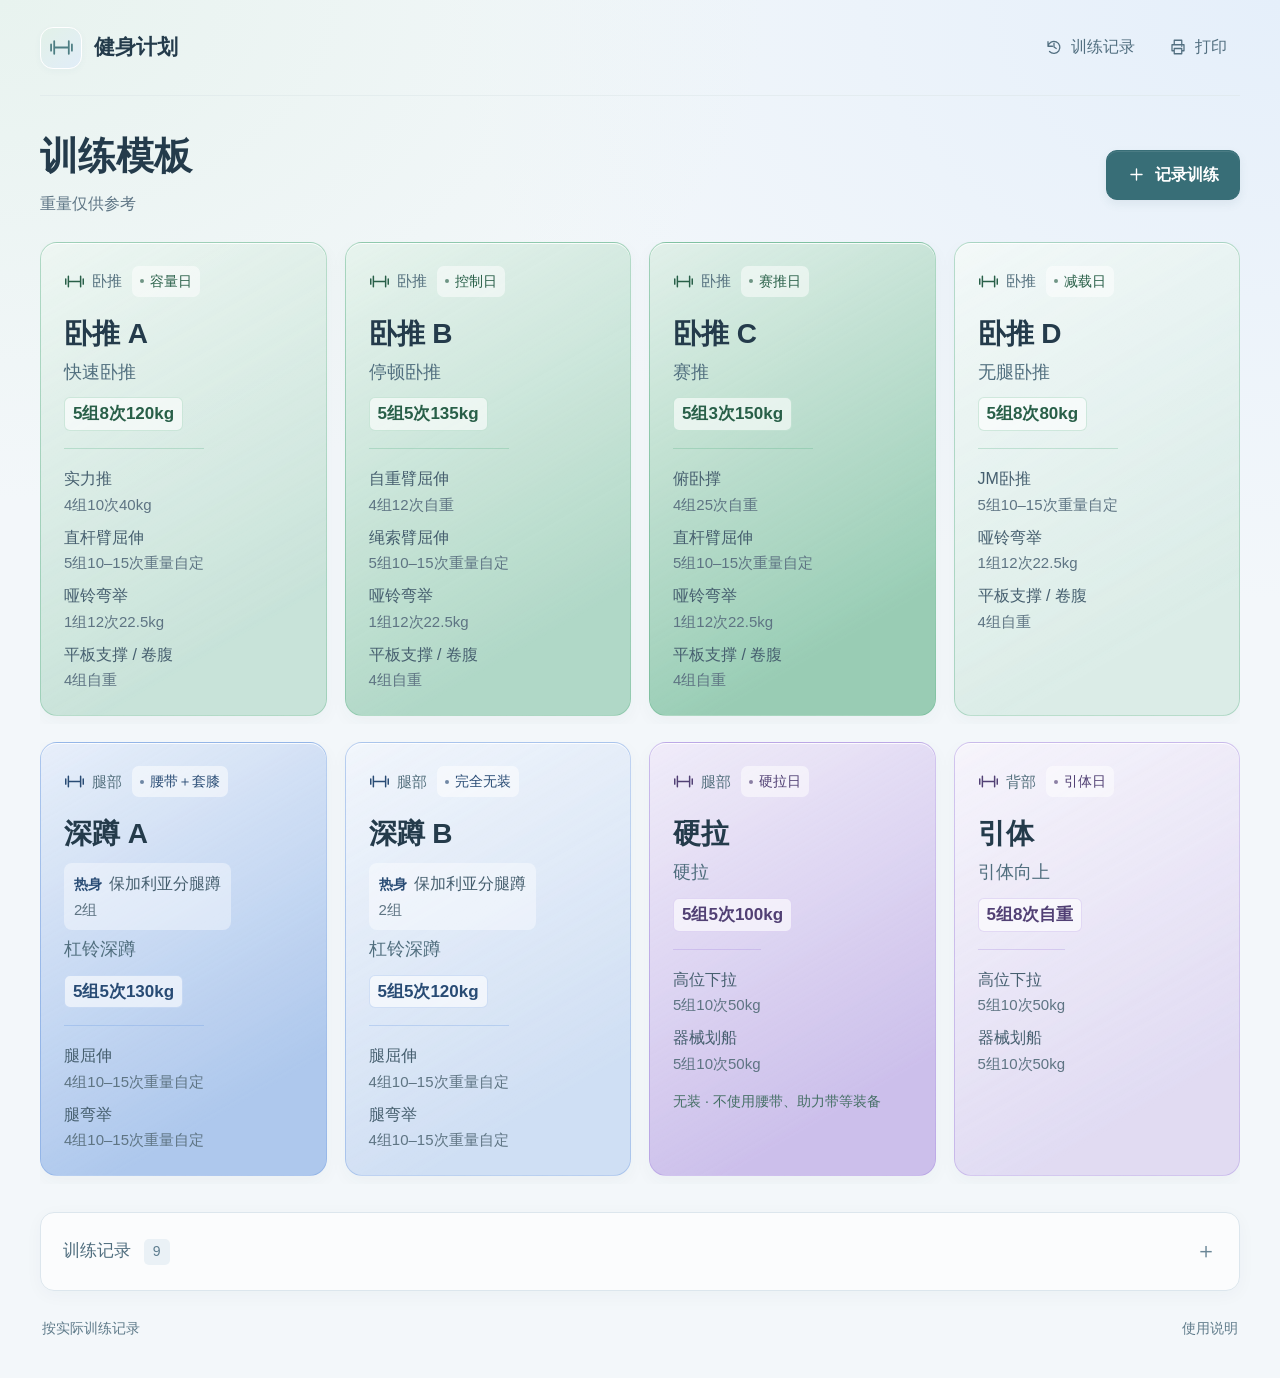
==== commit fb982520: "互换卧推与深蹲色系" ====
--- a/index.html
+++ b/index.html
@@ -61,26 +61,29 @@
 .bench-templates,.other-templates { display: grid; grid-template-columns: repeat(4,minmax(240px,1fr)); gap: 18px; min-width: 0; overflow-x: auto; padding-bottom: 8px; scroll-snap-type: x proximity; }
 .calendar-cell { scroll-snap-align: start; }
 .equipment-note { display: block; margin-top: 14px; color: #456f65; font-size: 14px; line-height: 1.6; }
+[data-tone] {
+  --card-rgb: 79 170 125;
+  --card-ink: #285f48;
+  --card-tint: .30;
+  --card-glass: linear-gradient(150deg,#ffffffbb,#ffffff1a 80%),rgb(var(--card-rgb) / var(--card-tint));
+}
+[data-tone="bench-c"] { --card-tint: .62; }
+[data-tone="bench-b"] { --card-tint: .46; }
+[data-tone="bench-d"] { --card-tint: .17; }
+[data-tone="squat-a"],[data-tone="squat-b"] { --card-rgb: 95 145 221; --card-ink: #284b74; }
+[data-tone="squat-a"] { --card-tint: .53; }
+[data-tone="squat-b"] { --card-tint: .27; }
+[data-tone="deadlift"],[data-tone="back"] { --card-rgb: 154 122 216; --card-ink: #514074; }
+[data-tone="deadlift"] { --card-tint: .50; }
+[data-tone="back"] { --card-tint: .25; }
 .calendar-cell {
-  --card-rgb: 95 145 221;
-  --card-ink: #284b74;
-  --card-tint: .30;
   display: flex; flex-direction: column; min-width: 0; padding: 23px;
   border: 1px solid rgb(var(--card-rgb) / .34); border-radius: 17px;
-  background: linear-gradient(150deg,#ffffffbb,#ffffff1a 80%),rgb(var(--card-rgb) / var(--card-tint));
+  background: var(--card-glass);
   color: var(--ink); text-align: left;
   box-shadow: inset 0 1px 0 #ffffffd9,0 6px 18px #2843570a;
   transition: border-color .18s,box-shadow .18s,transform .18s;
 }
-[data-template="bench-c"] { --card-tint: .62; }
-[data-template="bench-b"] { --card-tint: .46; }
-[data-template="bench-d"] { --card-tint: .17; }
-[data-template="squat-a"],[data-template="squat-b"] { --card-rgb: 79 170 125; --card-ink: #285f48; }
-[data-template="squat-a"] { --card-tint: .53; }
-[data-template="squat-b"] { --card-tint: .27; }
-[data-template="deadlift"],[data-template="back"] { --card-rgb: 154 122 216; --card-ink: #514074; }
-[data-template="deadlift"] { --card-tint: .50; }
-[data-template="back"] { --card-tint: .25; }
 .calendar-cell > * { flex-shrink: 0; }
 .cell-top { display: flex; justify-content: space-between; align-items: center; gap: 10px; margin-bottom: 18px; }
 .cell-category { display: inline-flex; align-items: center; gap: 7px; color: #536f7d; font-size: 15px; font-weight: 500; }
@@ -121,22 +124,22 @@
 .calendar-blank { border-color: transparent; background: transparent; }
 .record-day { display: flex; flex-direction: column; align-items: flex-start; gap: 5px; color: #536d7d; text-align: left; }
 .record-day-number { font-size: 18px; line-height: 1.35; font-variant-numeric: tabular-nums; }
-.record-day.has-records { background: #eef7f1; border-color: #c7dece; color: #3f6c50; }
-.record-day.selected { border-color: #477d89; box-shadow: inset 0 0 0 1px #477d89; background: #edf5fa; }
+.record-day[data-tone] { background: var(--card-glass); border-color: rgb(var(--card-rgb) / .34); color: var(--card-ink); }
+.record-day.selected { border-color: var(--card-ink, #477d89); box-shadow: inset 0 0 0 1px var(--card-ink, #477d89); }
 .month-scroll { overflow-x: auto; max-width: 100%; min-width: 0; overscroll-behavior-x: contain; scrollbar-width: thin; scrollbar-color: #aac3cf #f1f6f8; }
 .month-content { min-width: 560px; }
 .day-records { display: grid; gap: 9px; width: 100%; }
-.day-record { display: grid; gap: 4px; color: #456b55; font-size: 14px; line-height: 1.5; }
+.day-record { display: grid; gap: 4px; color: var(--card-ink, #536d7d); font-size: 14px; line-height: 1.5; }
 .day-record-load { display: none; }
-.day-record + .day-record { border-top: 1px solid #d3e3d9; padding-top: 8px; }
+.day-record[data-tone] { background: var(--card-glass); border: 1px solid rgb(var(--card-rgb) / .28); border-radius: 6px; padding: 4px; }
 .day-record strong { font-size: 15px; font-weight: 600; }
-.day-record-weights { color: #42685b; font-size: 14px; line-height: 1.6; font-variant-numeric: tabular-nums; }
+.day-record-weights { font-size: 14px; line-height: 1.6; font-variant-numeric: tabular-nums; }
 .calendar-scroll-hint { display: none; margin-top: 10px; color: var(--muted); font-size: 14px; }
 .history-main-lift { color: #496a7b; }
 .history-day-heading { display: flex; justify-content: space-between; align-items: center; gap: 16px; margin-top: 24px; }
 .history-day-heading h3 { font-size: 20px; font-weight: 500; font-variant-numeric: tabular-nums; }
-.history-row { display: grid; grid-template-columns: minmax(0,1fr) auto; align-items: center; gap: 16px; padding: 18px 0; border-bottom: 1px solid var(--line); }
-.history-row strong { font-size: 20px; font-weight: 600; }
+.history-row { display: grid; grid-template-columns: minmax(0,1fr) auto; align-items: center; gap: 16px; margin-top: 10px; padding: 16px; border: 1px solid rgb(var(--card-rgb) / .28); border-radius: 12px; background: var(--card-glass); }
+.history-row strong { font-size: 20px; font-weight: 600; color: var(--card-ink); }
 .history-dose { display: inline-block; margin-left: 10px; font-size: 15px; color: #607d8e; font-weight: 400; }
 .history-row p { color: #526e7d; font-size: 16px; line-height: 1.7; margin-top: 6px; }
 .history-weights { font-variant-numeric: tabular-nums; }
@@ -241,14 +244,15 @@
   .record-day-number { font-size: 16px; }
   .day-records { gap: 5px; }
   .day-record { gap: 3px; line-height: 1.35; }
+  .day-record[data-tone] { padding: 3px 1px; }
   .day-record strong { font-size: 14px; font-weight: 500; letter-spacing: -.3px; }
   .day-record-weights { display: none; }
-  .day-record-load { display: block; color: #42685b; font-size: 14px; line-height: 1.3; font-variant-numeric: tabular-nums; }
+  .day-record-load { display: block; font-size: 14px; line-height: 1.3; font-variant-numeric: tabular-nums; }
   .calendar-scroll-hint { display: block; margin-top: 10px; font-size: 14px; text-align: center; }
   .history-day-heading { margin-top: 20px; gap: 10px; }
   .history-day-heading h3 { font-size: 19px; }
   .history-day-heading .outline-button { font-size: 14px; padding-inline: 10px; }
-  .history-row { gap: 10px; padding-block: 15px; align-items: start; }
+  .history-row { gap: 10px; padding: 13px 11px; align-items: start; }
   .history-row strong { font-size: 20px; }
   .history-dose { margin: 4px 0 0; display: block; font-size: 15px; }
   .history-row p { font-size: 16px; }
@@ -584,7 +588,7 @@
   }
   function renderCard(t) {
     const category = t.type === "chest" ? "卧推" : t.type === "back" ? "背部" : "腿部";
-    return `<button type="button" class="calendar-cell" data-template="${t.id}" aria-haspopup="dialog" aria-label="记录${esc(t.title)}，${esc(t.kind)}">
+    return `<button type="button" class="calendar-cell" data-template="${t.id}" data-tone="${t.id}" aria-haspopup="dialog" aria-label="记录${esc(t.title)}，${esc(t.kind)}">
       <span class="cell-top"><span class="cell-category"><svg class="icon"><use href="#i-barbell" /></svg>${category}</span><span class="cell-kind">${t.kind}</span></span>
       <strong class="cell-main">${t.title}</strong>${renderWarmup(t.warmup)}${t.equalExercises ? `<span class="equal-exercises">${P.recordedExercises(t).map(a => `<span class="cell-aux-row"><span>${a.name}</span><span>${P.prescription(a)}</span></span>`).join("")}</span>` : `<span class="cell-primary"><span class="cell-exercise">${t.main.name}</span>
       <span class="cell-dose"><span>${P.prescription(t.main)}</span></span></span>
@@ -599,10 +603,10 @@
   }
   function historyRow(record) {
     const t = record.snapshot || P.template(record.templateId), weight = weightText(record);
-    if (t?.equalExercises) return `<div class="history-row"><div><strong>${esc(t.title)}</strong>${P.recordedExercises(t).map((a, i) => `<p class="history-main-lift">${esc(a.name)}</p><p class="history-weights">${esc(P.actualWeightSummary({ snapshot: { main: a }, setWeights: i ? record.additionalWeights?.[a.id] : record.setWeights }))}</p>`).join("")}${record.notes ? `<p>${esc(record.notes)}</p>` : ""}</div><button type="button" class="edit-record" data-record="${esc(record.id)}">编辑</button></div>`;
+    if (t?.equalExercises) return `<div class="history-row" data-tone="${esc(record.templateId)}"><div><strong>${esc(t.title)}</strong>${P.recordedExercises(t).map((a, i) => `<p class="history-main-lift">${esc(a.name)}</p><p class="history-weights">${esc(P.actualWeightSummary({ snapshot: { main: a }, setWeights: i ? record.additionalWeights?.[a.id] : record.setWeights }))}</p>`).join("")}${record.notes ? `<p>${esc(record.notes)}</p>` : ""}</div><button type="button" class="edit-record" data-record="${esc(record.id)}">编辑</button></div>`;
     const result = record.result === "paused" ? "暂停" : record.result === "incomplete" ? "未完成" : "";
     const weightLine = t?.main?.showWeight === false ? "" : `<p class="history-weights">主项实重：${esc(weight || "未填写")}</p>`;
-    return `<div class="history-row"><div><strong>${esc(t?.title || "训练")}${t?.main ? `<span class="history-dose">${P.dose(t.main)}</span>` : ""}</strong>${t?.main ? `<p class="history-main-lift">${esc(t.main.name)}</p>` : ""}${weightLine}${result || record.notes ? `<p>${esc([result, record.notes].filter(Boolean).join(" · "))}</p>` : ""}</div><button type="button" class="edit-record" data-record="${esc(record.id)}" aria-label="编辑${dateText(record.date)}${esc(t?.title)}">编辑</button></div>`;
+    return `<div class="history-row" data-tone="${esc(record.templateId)}"><div><strong>${esc(t?.title || "训练")}${t?.main ? `<span class="history-dose">${P.dose(t.main)}</span>` : ""}</strong>${t?.main ? `<p class="history-main-lift">${esc(t.main.name)}</p>` : ""}${weightLine}${result || record.notes ? `<p>${esc([result, record.notes].filter(Boolean).join(" · "))}</p>` : ""}</div><button type="button" class="edit-record" data-record="${esc(record.id)}" aria-label="编辑${dateText(record.date)}${esc(t?.title)}">编辑</button></div>`;
   }
   function renderLegacy() {
     const groups = OLD_KEYS.map(key => ({ key, data: read(key) })).filter(x => x.data && x.data.version !== 16);
@@ -617,9 +621,15 @@
     const oldScroll = $("#historyCalendar .month-scroll")?.scrollLeft || 0;
     $("#historyCalendar").innerHTML = `<div class="month-toolbar"><button type="button" class="icon-button" data-month-step="-1" aria-label="上一月"><svg class="icon"><use href="#i-chevron" /></svg></button><strong>${monthText}<small class="calendar-weight-unit">实重 · kg</small></strong><button type="button" class="icon-button next-month" data-month-step="1" aria-label="下一月"><svg class="icon"><use href="#i-chevron" /></svg></button></div><div class="month-scroll" tabindex="0" aria-label="训练月历，可横向滚动"><div class="month-content"><div class="record-weekdays">${["周一", "周二", "周三", "周四", "周五", "周六", "周日"].map(x => `<span>${x}</span>`).join("")}</div><div class="record-calendar-grid">${P.monthSlots(displayedMonth).map(date => {
       if (!date) return '<span class="calendar-blank" aria-hidden="true"></span>';
-      const records = state.records.filter(r => r.date === date), names = records.map(r => (r.snapshot || P.template(r.templateId)).title);
+      const records = state.records.filter(r => r.date === date);
       const summary = records.map(r => `${(r.snapshot || P.template(r.templateId)).title}，${P.actualWeightSummary(r)}`).join("；");
-      return `<button type="button" class="record-day ${records.length ? "has-records" : ""} ${date === selectedDate ? "selected" : ""}" data-log-date="${date}" aria-pressed="${date === selectedDate}" aria-label="${dateText(date)}${summary ? `，${esc(summary)}` : ""}"><span class="record-day-number">${Number(date.slice(8))}</span>${records.length ? `<span class="day-records">${records.map(r => `<span class="day-record"><strong>${esc((r.snapshot || P.template(r.templateId)).title)}</strong><span class="day-record-weights">${esc(P.actualWeightSummary(r))}</span><span class="day-record-load">${esc(compactWeightText(r))}</span></span>`).join("")}</span>` : ""}</button>`;
+      const dayTone = records.length === 1 ? `data-tone="${esc(records[0].templateId)}"` : "";
+      const entries = records.map(record => {
+        const title = (record.snapshot || P.template(record.templateId)).title;
+        const entryTone = records.length > 1 ? `data-tone="${esc(record.templateId)}"` : "";
+        return `<span class="day-record" ${entryTone}><strong>${esc(title)}</strong><span class="day-record-weights">${esc(P.actualWeightSummary(record))}</span><span class="day-record-load">${esc(compactWeightText(record))}</span></span>`;
+      }).join("");
+      return `<button type="button" class="record-day ${records.length ? "has-records" : ""} ${date === selectedDate ? "selected" : ""}" data-log-date="${date}" ${dayTone} aria-pressed="${date === selectedDate}" aria-label="${dateText(date)}${summary ? `，${esc(summary)}` : ""}"><span class="record-day-number">${Number(date.slice(8))}</span>${entries ? `<span class="day-records">${entries}</span>` : ""}</button>`;
     }).join("")}</div></div></div><p class="calendar-scroll-hint">点选日期查看逐组重量</p>`;
     $("#historyCalendar .month-scroll").scrollLeft = oldScroll;
     ensureSelectedDayVisible();
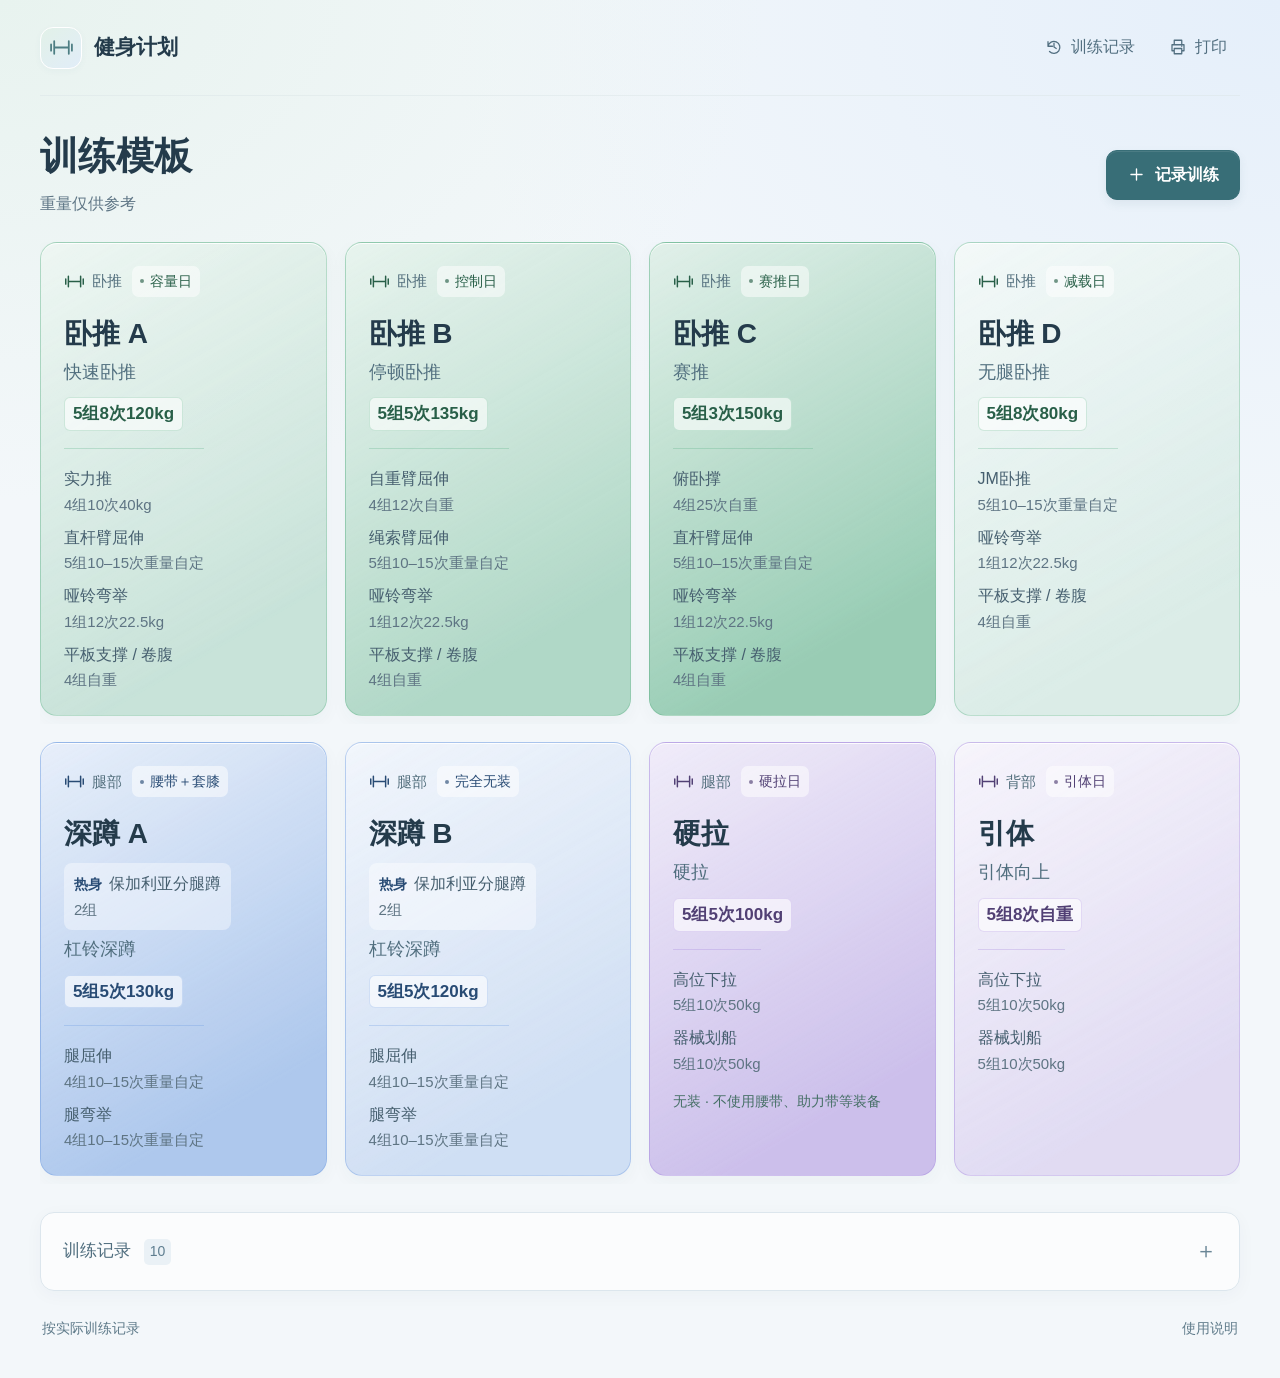
==== commit 86e9ea53: "记录11月25日卧推B逐组实重" ====
--- a/index.html
+++ b/index.html
@@ -372,7 +372,7 @@
       <div class="dialog-heading"><h2 id="workout-title">训练记录</h2><button type="button" class="icon-button" id="closeWorkout" aria-label="关闭"><svg class="icon"><use href="#i-close" /></svg></button></div>
       <article id="sessionCard"></article>
     </dialog>
-    <footer class="site-footer shell"><span>按实际训练记录</span><a href="[data-uri]" download="使用说明.md">使用说明</a></footer>
+    <footer class="site-footer shell"><span>按实际训练记录</span><a href="[data-uri]" download="使用说明.md">使用说明</a></footer>
     <script>
 /* 固定训练模板。参考重量不参与实际训练记录的计算。 */
 (function (root) {
@@ -566,6 +566,20 @@
       }
     }
     state.confirmedRecordsNov22 = true;
+    persist();
+  }
+  if (!state.confirmedBenchBNov25) {
+    const date = "2026-11-25", templateId = "bench-b";
+    const existing = state.records.find(record => record.date === date && record.templateId === templateId);
+    const record = {
+      id: "confirmed-2026-11-25-bench-b", notes: "", triceps: "", ...existing,
+      date, templateId, result: "done", setWeights: [130, 135, 135, 135, 135], snapshot: clone(P.template(templateId)),
+    };
+    state.records = P.upsertRecord(state.records, record);
+    if (state.draft?.date === date && state.draft.templateId === templateId) {
+      state.draft = { ...state.draft, result: record.result, setWeights: [...record.setWeights], snapshot: clone(record.snapshot) };
+    }
+    state.confirmedBenchBNov25 = true;
     persist();
   }
   if (state !== saved) persist();
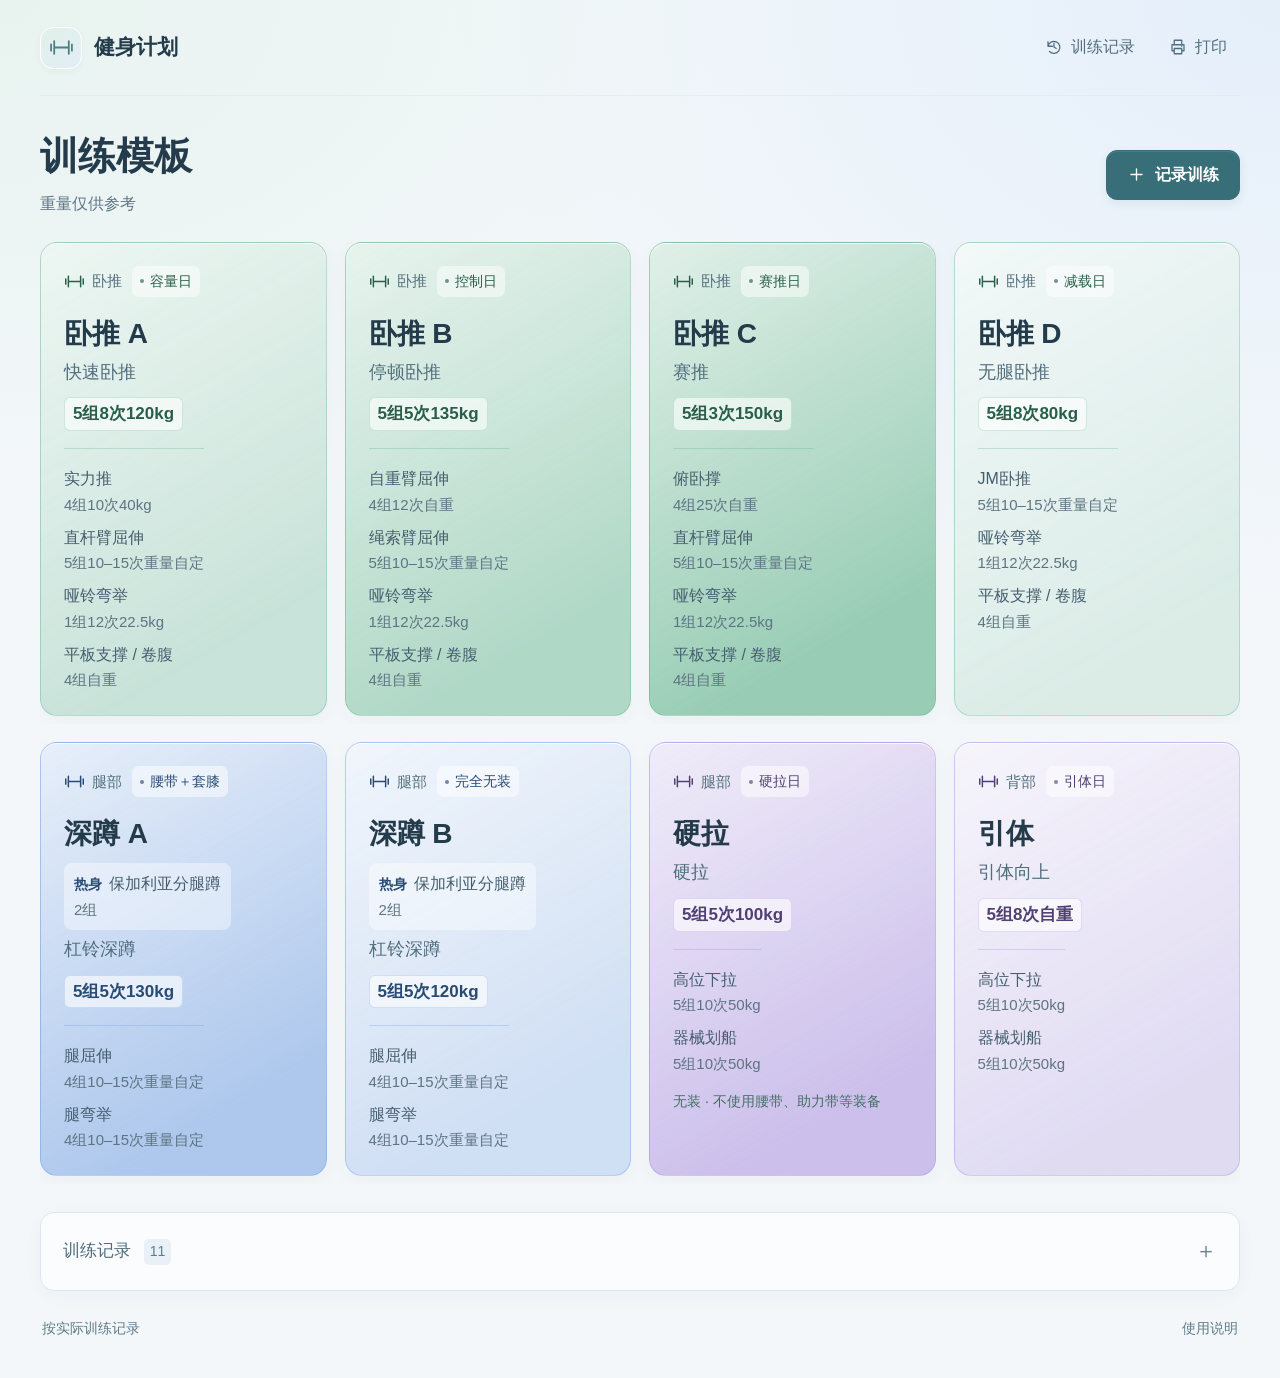
==== commit 8d8b3f7e: "记录11月26日引体日五项训练" ====
--- a/index.html
+++ b/index.html
@@ -372,7 +372,7 @@
       <div class="dialog-heading"><h2 id="workout-title">训练记录</h2><button type="button" class="icon-button" id="closeWorkout" aria-label="关闭"><svg class="icon"><use href="#i-close" /></svg></button></div>
       <article id="sessionCard"></article>
     </dialog>
-    <footer class="site-footer shell"><span>按实际训练记录</span><a href="[data-uri]" download="使用说明.md">使用说明</a></footer>
+    <footer class="site-footer shell"><span>按实际训练记录</span><a href="[data-uri]" download="使用说明.md">使用说明</a></footer>
     <script>
 /* 固定训练模板。参考重量不参与实际训练记录的计算。 */
 (function (root) {
@@ -414,9 +414,10 @@
     return !Number.isNaN(d.getTime()) && `${d.getFullYear()}-${String(d.getMonth() + 1).padStart(2, "0")}-${String(d.getDate()).padStart(2, "0")}` === value;
   }
   function dose(exercise) {
-    if (!exercise?.sets) return "";
+    if (!exercise) return "";
     const reps = String(exercise.reps || "").replace(/\s*\/\s*腿/g, "");
-    return `${exercise.sets}组${reps ? `${reps}次` : ""}${exercise.perLeg || /\/\s*腿/.test(exercise.reps || "") ? "（每腿）" : ""}`;
+    const sets = exercise.sets ? `${exercise.sets}组` : "";
+    return `${sets}${reps ? `${reps}次` : ""}${exercise.perLeg || /\/\s*腿/.test(exercise.reps || "") ? "（每腿）" : ""}`;
   }
   function prescription(exercise) {
     if (exercise?.durationMinutes) return `${exercise.durationMinutes}分钟`;
@@ -456,7 +457,7 @@
     if (record.setWeights.some(x => x !== null && (typeof x !== "number" || !Number.isFinite(x) || x < 0 || x > 500))) return "每组重量需在0–500 kg之间。";
     for (const exercise of t.equalExercises ? t.accessories : []) {
       const weights = record.additionalWeights?.[exercise.id];
-      if (!Array.isArray(weights) || weights.length !== exercise.sets || weights.some(x => x !== null && (typeof x !== "number" || !Number.isFinite(x) || x < 0 || x > 500))) return "请检查各动作的逐组重量。";
+      if (!Array.isArray(weights) || weights.length !== (exercise.sets || 0) || weights.some(x => x !== null && (typeof x !== "number" || !Number.isFinite(x) || x < 0 || x > 500))) return "请检查各动作的逐组重量。";
     }
     if (!["done", "incomplete", "paused"].includes(record.result)) return "请选择完成情况。";
     return "";
@@ -582,6 +583,32 @@
     state.confirmedBenchBNov25 = true;
     persist();
   }
+  if (!state.confirmedPullupNov26) {
+    const date = "2026-11-26", templateId = "back";
+    const existing = state.records.find(record => record.date === date && record.templateId === templateId);
+    const snapshot = {
+      ...P.template(templateId), equalExercises: true,
+      main: { name: "引体向上", sets: 4, reps: "5", showWeight: false },
+      accessories: [
+        { id: "pulldown", name: "高位下拉", sets: 4, reps: "10" },
+        { id: "rear-delt-fly", name: "后束飞鸟", sets: 4, reps: "10" },
+        { id: "curl", name: "哑铃弯举", sets: 1, reps: "5" },
+        { id: "rowing-machine", name: "划船机", reps: "50", showWeight: false },
+      ],
+    };
+    const record = {
+      id: `confirmed-${date}-${templateId}`, notes: "", triceps: "", ...existing,
+      date, templateId, result: "done", setWeights: Array(4).fill(null),
+      additionalWeights: { pulldown: Array(4).fill(50), "rear-delt-fly": Array(4).fill(20), curl: [25], "rowing-machine": [] },
+      snapshot,
+    };
+    state.records = P.upsertRecord(state.records, record);
+    if (state.draft?.date === date && state.draft.templateId === templateId) {
+      state.draft = { ...state.draft, result: record.result, setWeights: [...record.setWeights], additionalWeights: clone(record.additionalWeights), snapshot: clone(snapshot) };
+    }
+    state.confirmedPullupNov26 = true;
+    persist();
+  }
   if (state !== saved) persist();
   let draft = null, noticeTimer;
   let selectedDate = state.records.map(r => r.date).sort().at(-1) || P.today(), displayedMonth = selectedDate.slice(0, 7);
@@ -692,7 +719,7 @@
   }
   function collectDraft() {
     const form = new FormData($("#logForm")), t = draft.snapshot && draft.templateId === form.get("templateId") ? draft.snapshot : P.template(form.get("templateId"));
-    const additionalWeights = Object.fromEntries((t?.equalExercises ? t.accessories : []).map(a => [a.id, Array.from({ length: a.sets }, (_, i) => { const raw = String(form.get(`extra-${a.id}-${i}`) ?? "").trim(); return raw === "" ? null : Number(raw); })]));
+    const additionalWeights = Object.fromEntries((t?.equalExercises ? t.accessories : []).map(a => [a.id, Array.from({ length: a.sets || 0 }, (_, i) => { const raw = String(form.get(`extra-${a.id}-${i}`) ?? "").trim(); return raw === "" ? null : Number(raw); })]));
     return { ...draft, additionalWeights, templateId: String(form.get("templateId") || ""), date: String(form.get("date") || ""), result: String(form.get("result") || "done"), notes: String(form.get("notes") ?? draft.notes ?? "").trim(), triceps: draft.triceps || t?.accessories.find(a => a.id === "triceps")?.name || "", setWeights: Array.from({ length: t?.main?.sets || 0 }, (_, i) => { const raw = String(form.get(`weight-${i}`) ?? "").trim(); return raw === "" ? null : Number(raw); }) };
   }
   $("#planCalendar").addEventListener("click", e => { const card = e.target.closest("[data-template]"); if (card) openWorkout(card.dataset.template); });
